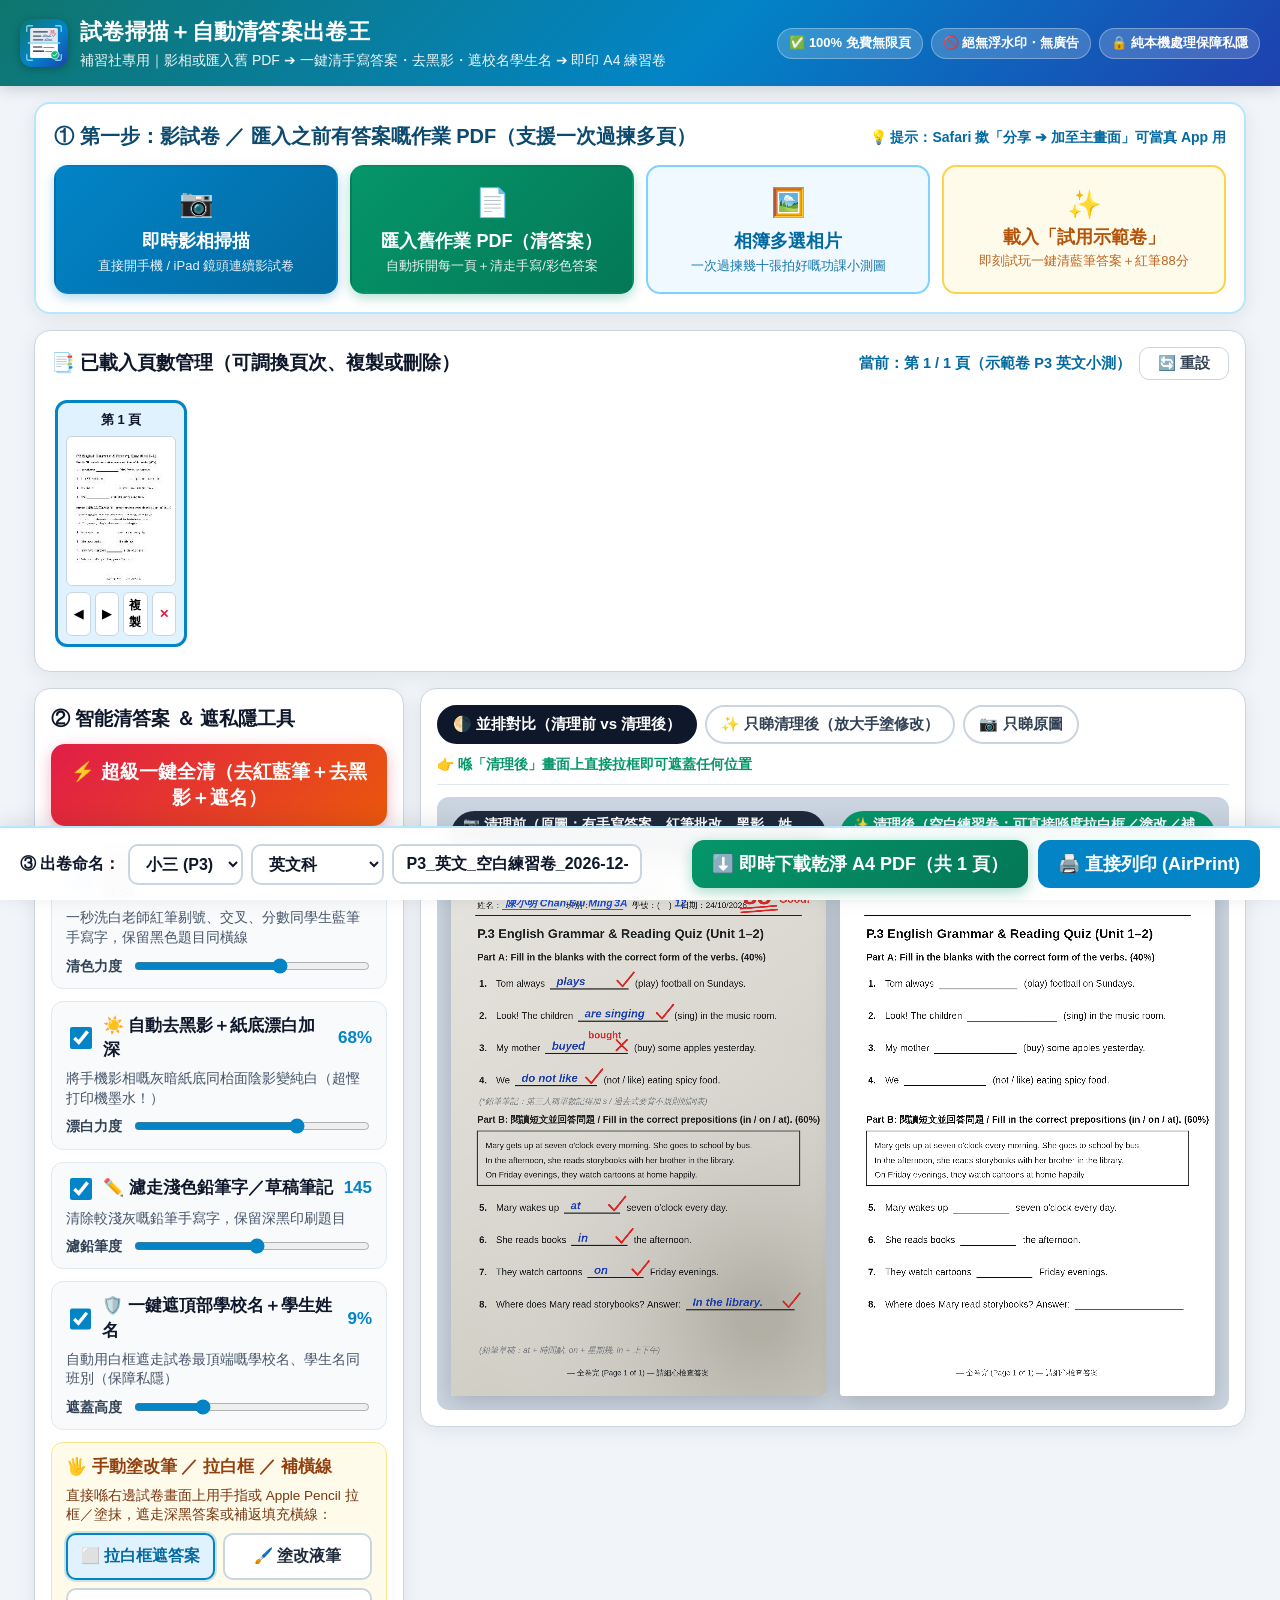
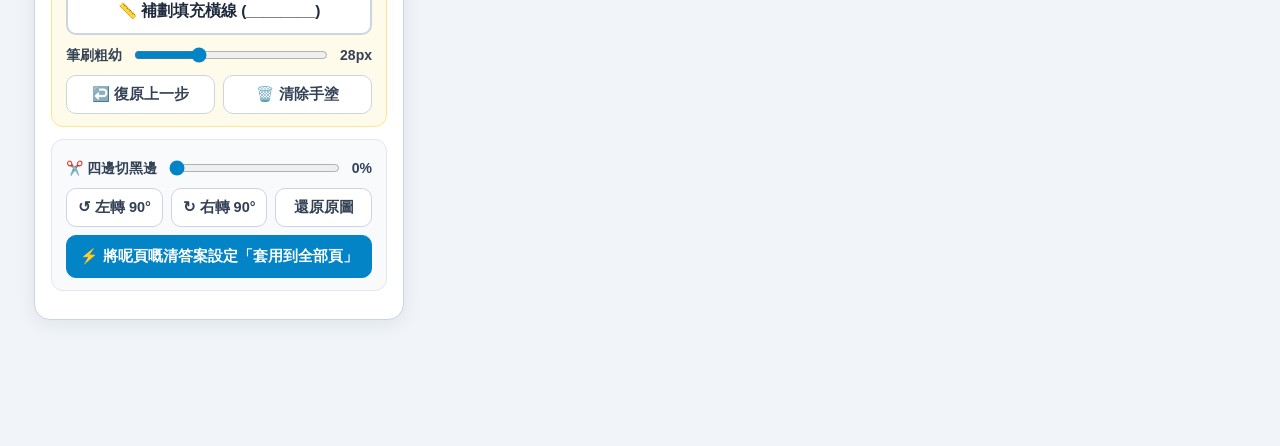
==== projects/07-試卷掃描清答案App/app/index.html @ d57492cf "Add Project 07: 試卷掃描＋自動清答案出卷王 Web App (with PDF import & A4 export)" ====
<!DOCTYPE html>
<html lang="zh-HK">
<head>
  <meta charset="UTF-8" />
  <meta name="viewport" content="width=device-width, initial-scale=1.0, maximum-scale=5.0, user-scalable=yes" />
  <title>試卷掃描＋自動清答案出卷王｜補習中心專用（免費無限・無浮水印）</title>
  <meta name="description" content="香港補習社專用：手機/iPad 即時影相或匯入舊作業 PDF，一鍵清走藍筆手寫答案、紅筆批改、鉛筆草稿、去黑影漂白、遮蓋學生姓名與學校名，即出高清空白 A4 PDF 列印。" />
  <meta name="theme-color" content="#0284c7" />
  <meta name="apple-mobile-web-app-capable" content="yes" />
  <meta name="apple-mobile-web-app-status-bar-style" content="black-translucent" />
  <meta name="apple-mobile-web-app-title" content="清答案出卷王" />
  <link rel="manifest" href="./manifest.json" />
  <link rel="icon" type="image/svg+xml" href="./icon.svg" />
  <link rel="apple-touch-icon" href="./apple-touch-icon.png" />
  <link rel="stylesheet" href="./styles.css" />
</head>
<body>
  <!-- Top Sticky Header -->
  <header class="app-header">
    <div class="header-inner">
      <div class="brand-row">
        <img src="./icon.svg" alt="App Icon" class="brand-icon" />
        <div>
          <h1 class="brand-title">試卷掃描＋自動清答案出卷王</h1>
          <p class="brand-subtitle">補習社專用｜影相或匯入舊 PDF ➔ 一鍵清手寫答案・去黑影・遮校名學生名 ➔ 即印 A4 練習卷</p>
        </div>
      </div>
      <div class="header-badges">
        <span class="badge-pill">✅ 100% 免費無限頁</span>
        <span class="badge-pill">🚫 絕無浮水印・無廣告</span>
        <span class="badge-pill">🔒 純本機處理保障私隱</span>
      </div>
    </div>
  </header>

  <div id="statusToast" class="status-toast" role="status" aria-live="polite"></div>

  <main class="app-container">
    <!-- Step 1: Big Upload & Import Hero Card -->
    <section class="hero-card" aria-label="匯入試卷或影相">
      <div class="hero-top">
        <h2 class="hero-title">① 第一步：影試卷 ／ 匯入之前有答案嘅作業 PDF（支援一次過揀多頁）</h2>
        <span style="font-size:14px;font-weight:700;color:#0369a1;">💡 提示：Safari 撳「分享 ➔ 加至主畫面」可當真 App 用</span>
      </div>

      <!-- Hidden File Inputs -->
      <input type="file" id="cameraInput" accept="image/*" capture="environment" multiple style="display:none;" />
      <input type="file" id="pdfInput" accept=".pdf,application/pdf" multiple style="display:none;" />
      <input type="file" id="albumInput" accept="image/*" multiple style="display:none;" />

      <div class="hero-grid">
        <label for="cameraInput" class="big-upload-btn btn-camera">
          <span class="btn-emoji">📷</span>
          <span class="btn-main">即時影相掃描</span>
          <span class="btn-sub">直接開手機 / iPad 鏡頭連續影試卷</span>
        </label>

        <label for="pdfInput" class="big-upload-btn btn-pdf" id="lblPdfImport">
          <span class="btn-emoji">📄</span>
          <span class="btn-main">匯入舊作業 PDF（清答案）</span>
          <span class="btn-sub">自動拆開每一頁＋清走手寫/彩色答案</span>
        </label>

        <label for="albumInput" class="big-upload-btn btn-album">
          <span class="btn-emoji">🖼️</span>
          <span class="btn-main">相簿多選相片</span>
          <span class="btn-sub">一次過揀幾十張拍好嘅功課小測圖</span>
        </label>

        <button type="button" id="btnLoadDemo" class="big-upload-btn btn-demo">
          <span class="btn-emoji">✨</span>
          <span class="btn-main">載入「試用示範卷」</span>
          <span class="btn-sub">即刻試玩一鍵清藍筆答案＋紅筆88分</span>
        </button>
      </div>
    </section>

    <!-- Step 2: Multi-Page Thumbnail Strip -->
    <section class="panel-card" aria-label="多頁排序與管理">
      <div class="panel-title">
        <span>📑 已載入頁數管理（可調換頁次、複製或刪除）</span>
        <div style="display:flex;gap:8px;align-items:center;">
          <span id="pageIndicator" style="font-size:14.5px;color:#0369a1;font-weight:800;">當前：第 1 / 1 頁</span>
          <button type="button" id="btnClearAllPages" class="mini-btn" style="flex:none;padding:6px 12px;">🔄 重設</button>
        </div>
      </div>
      <div id="pagesStrip" class="pages-strip"></div>
    </section>

    <!-- Step 3: Main Workspace (Left Controls + Right Live Before/After Canvas) -->
    <div class="workspace-grid">
      <!-- Left Column: Smart Answer Eraser & Manual Tools -->
      <aside class="panel-card">
        <h2 class="panel-title">② 智能清答案 ＆ 遮私隱工具</h2>

        <button type="button" id="btnMagicAll" class="magic-preset-btn">
          <span>⚡ 超級一鍵全清（去紅藍筆＋去黑影＋遮名）</span>
        </button>

        <!-- Filter 1: Color Ink Eraser -->
        <div class="control-group">
          <div class="control-header">
            <label class="control-label">
              <input type="checkbox" id="chkColorInk" checked />
              <span>🔴🔵 自動去紅筆批改／藍筆答案</span>
            </label>
            <span id="valColorInk" style="font-weight:800;color:#0284c7;">62%</span>
          </div>
          <p class="control-desc">一秒洗白老師紅筆剔號、交叉、分數同學生藍筆手寫字，保留黑色題目同橫線</p>
          <div class="slider-row">
            <span>清色力度</span>
            <input type="range" id="rngColorInk" min="15" max="90" value="62" />
          </div>
        </div>

        <!-- Filter 2: Adaptive Shadow & Bleaching -->
        <div class="control-group">
          <div class="control-header">
            <label class="control-label">
              <input type="checkbox" id="chkWhiten" checked />
              <span>☀️ 自動去黑影＋紙底漂白加深</span>
            </label>
            <span id="valWhiten" style="font-weight:800;color:#0284c7;">68%</span>
          </div>
          <p class="control-desc">將手機影相嘅灰暗紙底同枱面陰影變純白（超慳打印機墨水！）</p>
          <div class="slider-row">
            <span>漂白力度</span>
            <input type="range" id="rngWhiten" min="15" max="90" value="68" />
          </div>
        </div>

        <!-- Filter 3: Light Pencil & Gray Handwriting Eraser -->
        <div class="control-group">
          <div class="control-header">
            <label class="control-label">
              <input type="checkbox" id="chkPencil" checked />
              <span>✏️ 濾走淺色鉛筆字／草稿筆記</span>
            </label>
            <span id="valPencil" style="font-weight:800;color:#0284c7;">145</span>
          </div>
          <p class="control-desc">清除較淺灰嘅鉛筆手寫字，保留深黑印刷題目</p>
          <div class="slider-row">
            <span>濾鉛筆度</span>
            <input type="range" id="rngPencil" min="85" max="200" value="145" />
          </div>
        </div>

        <!-- Filter 4: Auto Header Privacy Mask -->
        <div class="control-group">
          <div class="control-header">
            <label class="control-label">
              <input type="checkbox" id="chkHeaderMask" checked />
              <span>🛡️ 一鍵遮頂部學校名＋學生姓名</span>
            </label>
            <span id="valHeaderMask" style="font-weight:800;color:#0284c7;">9%</span>
          </div>
          <p class="control-desc">自動用白框遮走試卷最頂端嘅學校名、學生名同班別（保障私隱）</p>
          <div class="slider-row">
            <span>遮蓋高度</span>
            <input type="range" id="rngHeaderMask" min="4" max="22" step="0.5" value="9.0" />
          </div>
        </div>

        <!-- Manual Touch Tools -->
        <div class="control-group" style="background:#fffbeb;border-color:#fde68a;">
          <div class="control-header">
            <span style="font-size:17px;font-weight:800;color:#92400e;">🖐️ 手動塗改筆 ／ 拉白框 ／ 補橫線</span>
          </div>
          <p class="control-desc" style="color:#78350f;">直接喺右邊試卷畫面上用手指或 Apple Pencil 拉框／塗抹，遮走深黑答案或補返填充橫線：</p>

          <div class="tool-btn-grid">
            <button type="button" id="toolRect" class="tool-btn active">⬜ 拉白框遮答案</button>
            <button type="button" id="toolBrush" class="tool-btn">🖌️ 塗改液筆</button>
            <button type="button" id="toolLine" class="tool-btn" style="grid-column: span 2;">📏 補劃填充橫線 (________)</button>
          </div>

          <div class="slider-row" style="margin-bottom:10px;">
            <span>筆刷粗幼</span>
            <input type="range" id="rngBrushSize" min="8" max="70" value="28" />
            <span id="valBrushSize">28px</span>
          </div>

          <div class="mini-btn-row">
            <button type="button" id="btnUndo" class="mini-btn">↩️ 復原上一步</button>
            <button type="button" id="btnClearStrokes" class="mini-btn">🗑️ 清除手塗</button>
          </div>
        </div>

        <!-- Geometry & Batch Apply -->
        <div class="control-group">
          <div class="slider-row" style="margin-bottom:10px;">
            <span>✂️ 四邊切黑邊</span>
            <input type="range" id="rngCrop" min="0" max="12" step="0.5" value="0" />
            <span id="valCrop">0%</span>
          </div>
          <div class="mini-btn-row" style="margin-bottom:8px;">
            <button type="button" id="btnRotateLeft" class="mini-btn">↺ 左轉 90°</button>
            <button type="button" id="btnRotateRight" class="mini-btn">↻ 右轉 90°</button>
            <button type="button" id="btnResetPage" class="mini-btn">還原原圖</button>
          </div>
          <button type="button" id="btnApplyAllPages" class="mini-btn primary" style="width:100%;padding:11px;">
            ⚡ 將呢頁嘅清答案設定「套用到全部頁」
          </button>
        </div>
      </aside>

      <!-- Right Column: Live Canvas Stage -->
      <section class="panel-card">
        <div class="canvas-toolbar">
          <div class="view-mode-btns">
            <button type="button" id="modeSplit" class="mode-pill active">🌗 並排對比（清理前 vs 清理後）</button>
            <button type="button" id="modeAfter" class="mode-pill">✨ 只睇清理後（放大手塗修改）</button>
            <button type="button" id="modeBefore" class="mode-pill">📷 只睇原圖</button>
          </div>
          <span style="font-size:14px;font-weight:700;color:#059669;">👉 喺「清理後」畫面上直接拉框即可遮蓋任何位置</span>
        </div>

        <div class="canvas-stage-wrap">
          <div id="beforeBox" class="canvas-box">
            <span class="canvas-tag">📷 清理前（原圖：有手寫答案、紅筆批改、黑影、姓名）</span>
            <canvas id="beforeCanvas"></canvas>
          </div>
          <div id="afterBox" class="canvas-box">
            <span class="canvas-tag cleaned">✨ 清理後（空白練習卷：可直接喺度拉白框／塗改／補橫線）</span>
            <canvas id="editorCanvas"></canvas>
          </div>
        </div>
      </section>
    </div>
  </main>

  <!-- Sticky Bottom Bar: Grade/Subject Auto Naming + One-Click A4 PDF Download + AirPrint -->
  <footer class="export-bar">
    <div class="export-inner">
      <div class="naming-row">
        <span style="font-weight:800;font-size:16px;color:#0f172a;">③ 出卷命名：</span>
        <select id="selGrade" class="select-pill" aria-label="選擇年級">
          <option value="P1">小一 (P1)</option>
          <option value="P2">小二 (P2)</option>
          <option value="P3" selected>小三 (P3)</option>
          <option value="P4">小四 (P4)</option>
          <option value="P5">小五 (P5)</option>
          <option value="P6">小六 (P6)</option>
          <option value="全級">綜合年級</option>
        </select>
        <select id="selSubject" class="select-pill" aria-label="選擇科目">
          <option value="英文" selected>英文科</option>
          <option value="中文">中文科</option>
          <option value="數學">數學科</option>
          <option value="常識人文">常識/人文科</option>
          <option value="評估溫習">評估溫習</option>
        </select>
        <input type="text" id="inpFilename" class="filename-input" style="min-width:250px;" aria-label="PDF 檔案名稱" />
      </div>

      <div class="export-btns">
        <button type="button" id="btnDownloadPdf" class="action-export-btn btn-download-pdf">
          <span>⬇️ 即時下載乾淨 A4 PDF（共 <span id="pdfPageCount">1</span> 頁）</span>
        </button>
        <button type="button" id="btnPrint" class="action-export-btn btn-print">
          <span>🖨️ 直接列印 (AirPrint)</span>
        </button>
      </div>
    </div>
  </footer>

  <!-- Print-only full-bleed A4 pages -->
  <div id="printContainer"></div>

  <!-- Scripts (100% Local Bundle, No External Server Required) -->
  <script src="./vendor/pdf.min.js"></script>
  <script src="./pdf-lib.js"></script>
  <script src="./demo-sheet.js"></script>
  <script src="./processor.js"></script>
  <script src="./app.js"></script>
</body>
</html>
---- projects/07-試卷掃描清答案App/app/styles.css ----
:root {
  --primary: #0284c7;
  --primary-dark: #0369a1;
  --primary-light: #e0f2fe;
  --accent: #0f766e;
  --emerald: #059669;
  --emerald-light: #d1fae5;
  --amber: #d97706;
  --amber-light: #fef3c7;
  --rose: #e11d48;
  --rose-light: #ffe4e6;
  --bg: #f1f5f9;
  --card: #ffffff;
  --text: #0f172a;
  --text-sub: #475569;
  --border: #cbd5e1;
  --radius: 16px;
  --shadow: 0 4px 20px rgba(15, 23, 42, 0.08);
}

* {
  box-sizing: border-box;
  -webkit-tap-highlight-color: transparent;
}

body {
  margin: 0;
  padding: 0;
  font-family: -apple-system, BlinkMacSystemFont, "PingFang HK", "Microsoft JhengHei", "Noto Sans TC", sans-serif;
  background: var(--bg);
  color: var(--text);
  font-size: 17px;
  line-height: 1.45;
  padding-bottom: 110px;
}

/* Header */
.app-header {
  background: linear-gradient(135deg, #0f766e 0%, #0284c7 55%, #1e40af 100%);
  color: #fff;
  padding: 16px 20px;
  position: sticky;
  top: 0;
  z-index: 40;
  box-shadow: 0 3px 14px rgba(15, 23, 42, 0.18);
}

.header-inner {
  max-width: 1240px;
  margin: 0 auto;
  display: flex;
  align-items: center;
  justify-content: space-between;
  gap: 12px;
  flex-wrap: wrap;
}

.brand-row {
  display: flex;
  align-items: center;
  gap: 12px;
}

.brand-icon {
  width: 48px;
  height: 48px;
  border-radius: 12px;
  box-shadow: 0 2px 8px rgba(0, 0, 0, 0.25);
  flex-shrink: 0;
}

.brand-title {
  margin: 0;
  font-size: 22px;
  font-weight: 800;
  letter-spacing: 0.3px;
}

.brand-subtitle {
  margin: 2px 0 0;
  font-size: 14px;
  opacity: 0.92;
}

.header-badges {
  display: flex;
  gap: 8px;
  flex-wrap: wrap;
}

.badge-pill {
  background: rgba(255, 255, 255, 0.18);
  border: 1px solid rgba(255, 255, 255, 0.32);
  color: #fff;
  padding: 5px 11px;
  border-radius: 999px;
  font-size: 13px;
  font-weight: 700;
}

/* Main container */
.app-container {
  max-width: 1240px;
  margin: 16px auto;
  padding: 0 14px;
  display: flex;
  flex-direction: column;
  gap: 16px;
}

/* Upload / Action Hero Card */
.hero-card {
  background: var(--card);
  border-radius: var(--radius);
  padding: 18px;
  box-shadow: var(--shadow);
  border: 2px solid #bae6fd;
}

.hero-top {
  display: flex;
  align-items: center;
  justify-content: space-between;
  gap: 10px;
  margin-bottom: 14px;
  flex-wrap: wrap;
}

.hero-title {
  margin: 0;
  font-size: 20px;
  font-weight: 800;
  color: #0c4a6e;
}

.hero-grid {
  display: grid;
  grid-template-columns: repeat(auto-fit, minmax(230px, 1fr));
  gap: 12px;
}

.big-upload-btn {
  display: flex;
  flex-direction: column;
  align-items: center;
  justify-content: center;
  text-align: center;
  padding: 16px 14px;
  border-radius: 14px;
  border: 2px solid transparent;
  cursor: pointer;
  font-family: inherit;
  transition: transform 0.12s ease, box-shadow 0.12s ease;
  min-height: 92px;
  user-select: none;
}

.big-upload-btn:active {
  transform: scale(0.98);
}

.big-upload-btn .btn-emoji {
  font-size: 28px;
  margin-bottom: 4px;
}

.big-upload-btn .btn-main {
  font-size: 18px;
  font-weight: 800;
}

.big-upload-btn .btn-sub {
  font-size: 13px;
  margin-top: 3px;
  opacity: 0.9;
}

.btn-camera {
  background: linear-gradient(135deg, #0284c7, #0369a1);
  color: #fff;
  box-shadow: 0 4px 12px rgba(2, 132, 199, 0.3);
}

.btn-pdf {
  background: linear-gradient(135deg, #059669, #047857);
  color: #fff;
  box-shadow: 0 4px 12px rgba(5, 150, 105, 0.3);
}

.btn-album {
  background: #f0f9ff;
  color: #0369a1;
  border-color: #7dd3fc;
}

.btn-demo {
  background: #fffbeb;
  color: #b45309;
  border-color: #fcd34d;
}

/* Workspace Layout */
.workspace-grid {
  display: grid;
  grid-template-columns: 370px 1fr;
  gap: 16px;
  align-items: start;
}

@media (max-width: 960px) {
  .workspace-grid {
    grid-template-columns: 1fr;
  }
}

.panel-card {
  background: var(--card);
  border-radius: var(--radius);
  padding: 16px;
  box-shadow: var(--shadow);
  border: 1px solid var(--border);
}

.panel-title {
  margin: 0 0 12px;
  font-size: 19px;
  font-weight: 800;
  display: flex;
  align-items: center;
  justify-content: space-between;
  gap: 8px;
}

/* One-click magic bar */
.magic-preset-btn {
  width: 100%;
  padding: 15px 16px;
  border-radius: 14px;
  border: none;
  background: linear-gradient(135deg, #e11d48 0%, #ea580c 100%);
  color: #fff;
  font-size: 19px;
  font-weight: 800;
  cursor: pointer;
  box-shadow: 0 5px 16px rgba(225, 29, 72, 0.32);
  display: flex;
  align-items: center;
  justify-content: center;
  gap: 8px;
  margin-bottom: 14px;
}

.magic-preset-btn:active {
  transform: scale(0.98);
}

/* Filter sections */
.control-group {
  background: #f8fafc;
  border: 1px solid #e2e8f0;
  border-radius: 12px;
  padding: 12px 14px;
  margin-bottom: 12px;
}

.control-header {
  display: flex;
  align-items: center;
  justify-content: space-between;
  gap: 8px;
  margin-bottom: 6px;
}

.control-label {
  font-size: 17px;
  font-weight: 800;
  color: #0f172a;
  display: flex;
  align-items: center;
  gap: 8px;
  cursor: pointer;
}

.control-label input[type="checkbox"] {
  width: 22px;
  height: 22px;
  accent-color: var(--primary);
  cursor: pointer;
}

.control-desc {
  font-size: 13.5px;
  color: var(--text-sub);
  margin: 0 0 8px;
}

.slider-row {
  display: flex;
  align-items: center;
  gap: 10px;
  font-size: 14px;
  font-weight: 700;
  color: #334155;
  margin-top: 6px;
}

.slider-row input[type="range"] {
  flex: 1;
  height: 8px;
  accent-color: var(--primary);
}

/* Manual touch tools */
.tool-btn-grid {
  display: grid;
  grid-template-columns: repeat(2, 1fr);
  gap: 8px;
  margin-bottom: 10px;
}

.tool-btn {
  padding: 11px 10px;
  border-radius: 10px;
  border: 2px solid #cbd5e1;
  background: #fff;
  color: #1e293b;
  font-size: 15.5px;
  font-weight: 800;
  cursor: pointer;
  display: flex;
  align-items: center;
  justify-content: center;
  gap: 6px;
}

.tool-btn.active {
  background: #e0f2fe;
  border-color: #0284c7;
  color: #0369a1;
  box-shadow: 0 0 0 2px rgba(2, 132, 199, 0.2);
}

.mini-btn-row {
  display: flex;
  gap: 8px;
  flex-wrap: wrap;
}

.mini-btn {
  flex: 1;
  min-width: 90px;
  padding: 9px 10px;
  border-radius: 10px;
  border: 1px solid #cbd5e1;
  background: #fff;
  font-size: 14.5px;
  font-weight: 700;
  cursor: pointer;
  color: #334155;
}

.mini-btn.primary {
  background: #0284c7;
  color: #fff;
  border-color: #0284c7;
}

/* Canvas Stage */
.canvas-toolbar {
  display: flex;
  align-items: center;
  justify-content: space-between;
  gap: 10px;
  flex-wrap: wrap;
  margin-bottom: 12px;
  padding-bottom: 10px;
  border-bottom: 1px solid #e2e8f0;
}

.view-mode-btns {
  display: flex;
  gap: 8px;
  flex-wrap: wrap;
}

.mode-pill {
  padding: 8px 14px;
  border-radius: 999px;
  border: 2px solid #cbd5e1;
  background: #fff;
  font-size: 15px;
  font-weight: 800;
  cursor: pointer;
  color: #334155;
}

.mode-pill.active {
  background: #0f172a;
  color: #fff;
  border-color: #0f172a;
}

.canvas-stage-wrap {
  background: #cbd5e1;
  border-radius: 12px;
  padding: 14px;
  display: flex;
  justify-content: center;
  align-items: flex-start;
  gap: 14px;
  overflow: auto;
  min-height: 480px;
}

.canvas-box {
  display: flex;
  flex-direction: column;
  align-items: center;
  max-width: 100%;
}

.canvas-tag {
  background: #1e293b;
  color: #fff;
  font-size: 13.5px;
  font-weight: 800;
  padding: 4px 12px;
  border-radius: 999px;
  margin-bottom: 8px;
}

.canvas-tag.cleaned {
  background: #059669;
}

#editorCanvas, #beforeCanvas {
  max-width: 100%;
  height: auto;
  background: #fff;
  box-shadow: 0 6px 24px rgba(0, 0, 0, 0.18);
  border-radius: 4px;
  touch-action: none;
  cursor: crosshair;
}

/* Page Thumbnails Strip */
.pages-strip {
  display: flex;
  gap: 12px;
  overflow-x: auto;
  padding: 8px 4px;
}

.page-thumb-card {
  width: 132px;
  flex-shrink: 0;
  background: #f8fafc;
  border: 3px solid #cbd5e1;
  border-radius: 12px;
  padding: 8px;
  cursor: pointer;
  display: flex;
  flex-direction: column;
  align-items: center;
  gap: 6px;
}

.page-thumb-card.active {
  border-color: #0284c7;
  background: #e0f2fe;
}

.page-thumb-card img {
  width: 100%;
  height: 150px;
  object-fit: contain;
  background: #fff;
  border-radius: 6px;
  border: 1px solid #cbd5e1;
}

.thumb-actions {
  display: flex;
  gap: 4px;
  width: 100%;
}

.thumb-btn {
  flex: 1;
  padding: 4px 0;
  font-size: 12px;
  font-weight: 800;
  border: 1px solid #cbd5e1;
  background: #fff;
  border-radius: 6px;
  cursor: pointer;
}

/* Sticky Bottom Export Bar */
.export-bar {
  position: fixed;
  bottom: 0;
  left: 0;
  right: 0;
  background: rgba(255, 255, 255, 0.96);
  backdrop-filter: blur(10px);
  border-top: 2px solid #bae6fd;
  padding: 12px 16px;
  z-index: 50;
  box-shadow: 0 -4px 20px rgba(15, 23, 42, 0.1);
}

.export-inner {
  max-width: 1240px;
  margin: 0 auto;
  display: flex;
  align-items: center;
  justify-content: space-between;
  gap: 12px;
  flex-wrap: wrap;
}

.naming-row {
  display: flex;
  align-items: center;
  gap: 8px;
  flex-wrap: wrap;
}

.select-pill, .filename-input {
  padding: 9px 12px;
  border-radius: 10px;
  border: 2px solid #cbd5e1;
  font-size: 16px;
  font-weight: 700;
  background: #fff;
  color: #0f172a;
}

.export-btns {
  display: flex;
  gap: 10px;
  flex-wrap: wrap;
}

.action-export-btn {
  padding: 12px 20px;
  border-radius: 12px;
  border: none;
  font-size: 18px;
  font-weight: 800;
  cursor: pointer;
  display: flex;
  align-items: center;
  gap: 8px;
}

.btn-download-pdf {
  background: linear-gradient(135deg, #059669, #047857);
  color: #fff;
  box-shadow: 0 4px 14px rgba(5, 150, 105, 0.35);
}

.btn-print {
  background: #0284c7;
  color: #fff;
}

/* Toast status */
.status-toast {
  position: fixed;
  top: 82px;
  left: 50%;
  transform: translateX(-50%);
  background: #0f172a;
  color: #fff;
  padding: 12px 22px;
  border-radius: 999px;
  font-size: 16px;
  font-weight: 800;
  z-index: 100;
  box-shadow: 0 8px 25px rgba(0, 0, 0, 0.28);
  display: none;
}

.status-toast.show {
  display: block;
}

/* Print-only container for AirPrint full-bleed A4 */
#printContainer {
  display: none;
}

@media print {
  @page {
    size: A4 portrait;
    margin: 0;
  }
  body {
    background: #fff !important;
    padding: 0 !important;
    margin: 0 !important;
  }
  .app-header, .app-container, .export-bar, .status-toast {
    display: none !important;
  }
  #printContainer {
    display: block !important;
    width: 100%;
  }
  .print-page {
    width: 210mm;
    height: 297mm;
    page-break-after: always;
    break-after: page;
    display: flex;
    align-items: center;
    justify-content: center;
    overflow: hidden;
  }
  .print-page:last-child {
    page-break-after: auto;
    break-after: auto;
  }
  .print-page img {
    max-width: 202mm;
    max-height: 289mm;
    object-fit: contain;
  }
}
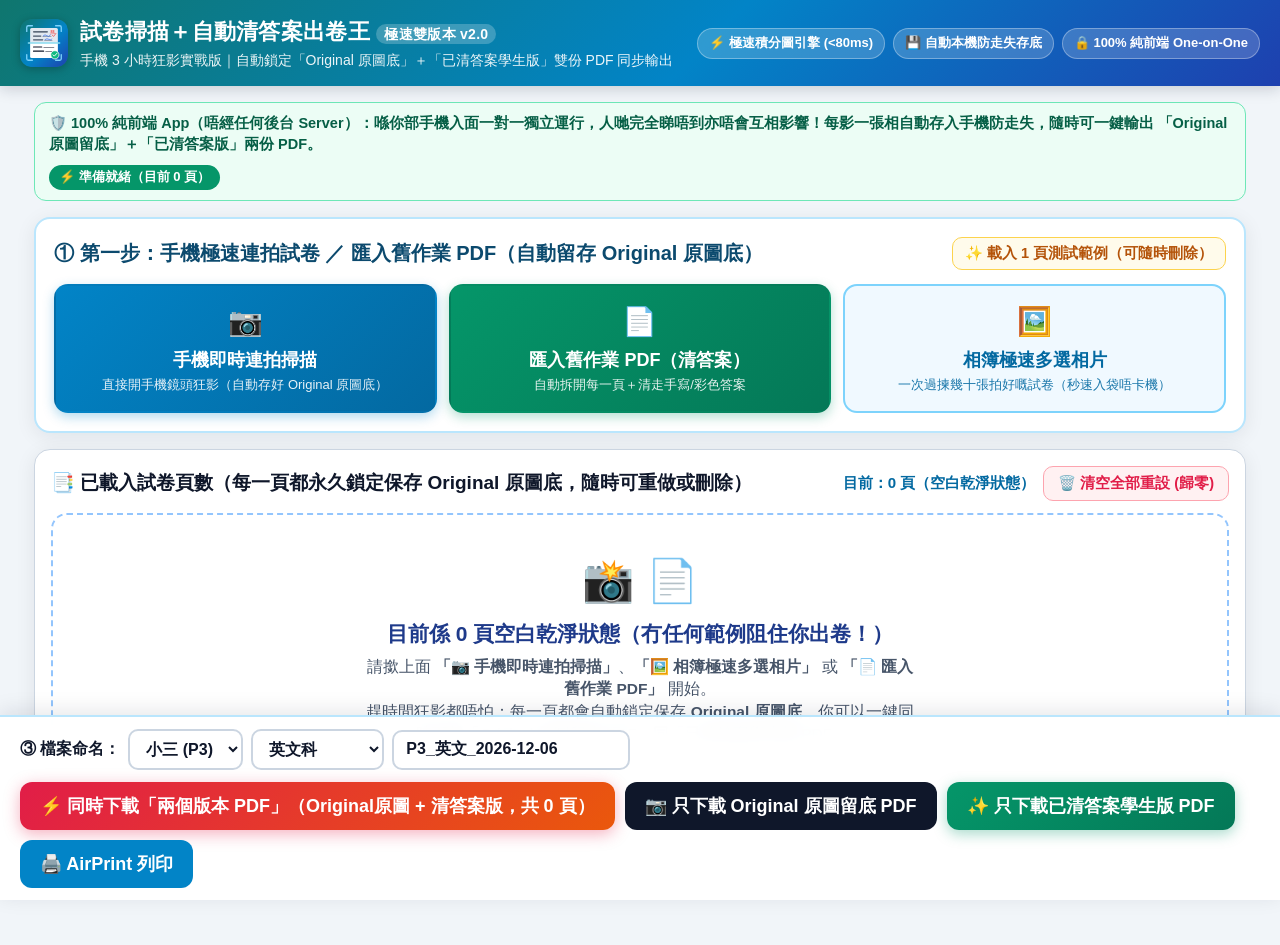
==== commit 7483917b: "Upgrade Project 07 Scanner App to v2.0: 0-page clean start, fast integral-image engine, IndexedDB ba" ====
--- a/projects/07-試卷掃描清答案App/app/index.html
+++ b/projects/07-試卷掃描清答案App/app/index.html
@@ -3,8 +3,8 @@
 <head>
   <meta charset="UTF-8" />
   <meta name="viewport" content="width=device-width, initial-scale=1.0, maximum-scale=5.0, user-scalable=yes" />
-  <title>試卷掃描＋自動清答案出卷王｜補習中心專用（免費無限・無浮水印）</title>
-  <meta name="description" content="香港補習社專用：手機/iPad 即時影相或匯入舊作業 PDF，一鍵清走藍筆手寫答案、紅筆批改、鉛筆草稿、去黑影漂白、遮蓋學生姓名與學校名，即出高清空白 A4 PDF 列印。" />
+  <title>試卷掃描＋自動清答案出卷王 v2.0｜補習中心極速版（免費無限・雙版本留底）</title>
+  <meta name="description" content="香港補習社專用：手機/iPad 極速連拍或匯入舊作業 PDF，自動保存 Original 原圖底＋一鍵輸出已清答案空白練習卷 A4 PDF，100% 純前端一對一本地運行。" />
   <meta name="theme-color" content="#0284c7" />
   <meta name="apple-mobile-web-app-capable" content="yes" />
   <meta name="apple-mobile-web-app-status-bar-style" content="black-translucent" />
@@ -21,14 +21,14 @@
       <div class="brand-row">
         <img src="./icon.svg" alt="App Icon" class="brand-icon" />
         <div>
-          <h1 class="brand-title">試卷掃描＋自動清答案出卷王</h1>
-          <p class="brand-subtitle">補習社專用｜影相或匯入舊 PDF ➔ 一鍵清手寫答案・去黑影・遮校名學生名 ➔ 即印 A4 練習卷</p>
+          <h1 class="brand-title">試卷掃描＋自動清答案出卷王 <span style="font-size:14px;background:rgba(255,255,255,0.22);padding:2px 8px;border-radius:99px;">極速雙版本 v2.0</span></h1>
+          <p class="brand-subtitle">手機 3 小時狂影實戰版｜自動鎖定「Original 原圖底」＋「已清答案學生版」雙份 PDF 同步輸出</p>
         </div>
       </div>
       <div class="header-badges">
-        <span class="badge-pill">✅ 100% 免費無限頁</span>
-        <span class="badge-pill">🚫 絕無浮水印・無廣告</span>
-        <span class="badge-pill">🔒 純本機處理保障私隱</span>
+        <span class="badge-pill">⚡ 極速積分圖引擎 (&lt;80ms)</span>
+        <span class="badge-pill">💾 自動本機防走失存底</span>
+        <span class="badge-pill">🔒 100% 純前端 One-on-One</span>
       </div>
     </div>
   </header>
@@ -36,11 +36,19 @@
   <div id="statusToast" class="status-toast" role="status" aria-live="polite"></div>
 
   <main class="app-container">
+    <!-- Pure Frontend & Auto-Backup Reassurance Banner -->
+    <div class="privacy-speed-banner">
+      <span>🛡️ <strong>100% 純前端 App（唔經任何後台 Server）</strong>：喺你部手機入面一對一獨立運行，人哋完全睇唔到亦唔會互相影響！每影一張相自動存入手機防走失，隨時可一鍵輸出 <strong>「Original 原圖留底」＋「已清答案版」兩份 PDF</strong>。</span>
+      <span id="perfBadge" style="background:#059669;color:#fff;padding:3px 10px;border-radius:99px;font-size:13px;">⚡ 準備就緒（目前 0 頁）</span>
+    </div>
+
     <!-- Step 1: Big Upload & Import Hero Card -->
     <section class="hero-card" aria-label="匯入試卷或影相">
       <div class="hero-top">
-        <h2 class="hero-title">① 第一步：影試卷 ／ 匯入之前有答案嘅作業 PDF（支援一次過揀多頁）</h2>
-        <span style="font-size:14px;font-weight:700;color:#0369a1;">💡 提示：Safari 撳「分享 ➔ 加至主畫面」可當真 App 用</span>
+        <h2 class="hero-title">① 第一步：手機極速連拍試卷 ／ 匯入舊作業 PDF（自動留存 Original 原圖底）</h2>
+        <button type="button" id="btnLoadDemo" class="mini-btn" style="flex:none;padding:6px 12px;background:#fffbeb;color:#b45309;border-color:#fcd34d;">
+          ✨ 載入 1 頁測試範例（可隨時刪除）
+        </button>
       </div>
 
       <!-- Hidden File Inputs -->
@@ -51,8 +59,8 @@
       <div class="hero-grid">
         <label for="cameraInput" class="big-upload-btn btn-camera">
           <span class="btn-emoji">📷</span>
-          <span class="btn-main">即時影相掃描</span>
-          <span class="btn-sub">直接開手機 / iPad 鏡頭連續影試卷</span>
+          <span class="btn-main">手機即時連拍掃描</span>
+          <span class="btn-sub">直接開手機鏡頭狂影（自動存好 Original 原圖底）</span>
         </label>
 
         <label for="pdfInput" class="big-upload-btn btn-pdf" id="lblPdfImport">
@@ -63,38 +71,40 @@
 
         <label for="albumInput" class="big-upload-btn btn-album">
           <span class="btn-emoji">🖼️</span>
-          <span class="btn-main">相簿多選相片</span>
-          <span class="btn-sub">一次過揀幾十張拍好嘅功課小測圖</span>
+          <span class="btn-main">相簿極速多選相片</span>
+          <span class="btn-sub">一次過揀幾十張拍好嘅試卷（秒速入袋唔卡機）</span>
         </label>
-
-        <button type="button" id="btnLoadDemo" class="big-upload-btn btn-demo">
-          <span class="btn-emoji">✨</span>
-          <span class="btn-main">載入「試用示範卷」</span>
-          <span class="btn-sub">即刻試玩一鍵清藍筆答案＋紅筆88分</span>
-        </button>
       </div>
     </section>
 
-    <!-- Step 2: Multi-Page Thumbnail Strip -->
+    <!-- Step 2: Multi-Page Thumbnail Strip & 100% Clean Reset -->
     <section class="panel-card" aria-label="多頁排序與管理">
       <div class="panel-title">
-        <span>📑 已載入頁數管理（可調換頁次、複製或刪除）</span>
-        <div style="display:flex;gap:8px;align-items:center;">
-          <span id="pageIndicator" style="font-size:14.5px;color:#0369a1;font-weight:800;">當前：第 1 / 1 頁</span>
-          <button type="button" id="btnClearAllPages" class="mini-btn" style="flex:none;padding:6px 12px;">🔄 重設</button>
-        </div>
-      </div>
-      <div id="pagesStrip" class="pages-strip"></div>
+        <span>📑 已載入試卷頁數（每一頁都永久鎖定保存 Original 原圖底，隨時可重做或刪除）</span>
+        <div style="display:flex;gap:8px;align-items:center;flex-wrap:wrap;">
+          <span id="pageIndicator" style="font-size:15px;color:#0369a1;font-weight:800;">目前：0 頁（空白乾淨狀態）</span>
+          <button type="button" id="btnClearAllPages" class="btn-danger-outline">🗑️ 清空全部重設 (歸零)</button>
+        </div>
+      </div>
+
+      <!-- Shown when 0 pages -->
+      <div id="emptyStateBox" class="empty-state-box">
+        <div style="font-size:42px;">📸 📄</div>
+        <h3>目前係 0 頁空白乾淨狀態（冇任何範例阻住你出卷！）</h3>
+        <p>請撳上面 <strong>「📷 手機即時連拍掃描」</strong>、<strong>「🖼️ 相簿極速多選相片」</strong> 或 <strong>「📄 匯入舊作業 PDF」</strong> 開始。<br/>趕時間狂影都唔怕：每一頁都會自動鎖定保存 <strong>Original 原圖底</strong>，你可以一鍵同時下載「Original 原圖留底 PDF」同「已清答案學生版 PDF」！</p>
+      </div>
+
+      <div id="pagesStrip" class="pages-strip" style="display:none;"></div>
     </section>
 
     <!-- Step 3: Main Workspace (Left Controls + Right Live Before/After Canvas) -->
-    <div class="workspace-grid">
+    <div id="workspaceSection" class="workspace-grid">
       <!-- Left Column: Smart Answer Eraser & Manual Tools -->
       <aside class="panel-card">
         <h2 class="panel-title">② 智能清答案 ＆ 遮私隱工具</h2>
 
         <button type="button" id="btnMagicAll" class="magic-preset-btn">
-          <span>⚡ 超級一鍵全清（去紅藍筆＋去黑影＋遮名）</span>
+          <span>⚡ 全卷一鍵清答案（去紅藍筆＋去黑影＋遮名）</span>
         </button>
 
         <!-- Filter 1: Color Ink Eraser -->
@@ -122,7 +132,7 @@
             </label>
             <span id="valWhiten" style="font-weight:800;color:#0284c7;">68%</span>
           </div>
-          <p class="control-desc">將手機影相嘅灰暗紙底同枱面陰影變純白（超慳打印機墨水！）</p>
+          <p class="control-desc">積分圖極速演算法：將灰暗紙底同枱面陰影變純白（超慳打印機墨水！）</p>
           <div class="slider-row">
             <span>漂白力度</span>
             <input type="range" id="rngWhiten" min="15" max="90" value="68" />
@@ -166,7 +176,7 @@
           <div class="control-header">
             <span style="font-size:17px;font-weight:800;color:#92400e;">🖐️ 手動塗改筆 ／ 拉白框 ／ 補橫線</span>
           </div>
-          <p class="control-desc" style="color:#78350f;">直接喺右邊試卷畫面上用手指或 Apple Pencil 拉框／塗抹，遮走深黑答案或補返填充橫線：</p>
+          <p class="control-desc" style="color:#78350f;">直接喺試卷畫面上用手指拉框／塗抹（只改「清理後版本」，絕對唔會破壞 Original 原圖底！）：</p>
 
           <div class="tool-btn-grid">
             <button type="button" id="toolRect" class="tool-btn active">⬜ 拉白框遮答案</button>
@@ -196,7 +206,7 @@
           <div class="mini-btn-row" style="margin-bottom:8px;">
             <button type="button" id="btnRotateLeft" class="mini-btn">↺ 左轉 90°</button>
             <button type="button" id="btnRotateRight" class="mini-btn">↻ 右轉 90°</button>
-            <button type="button" id="btnResetPage" class="mini-btn">還原原圖</button>
+            <button type="button" id="btnResetPage" class="mini-btn" style="color:#0369a1;border-color:#7dd3fc;">🔄 還原此頁原圖重做</button>
           </div>
           <button type="button" id="btnApplyAllPages" class="mini-btn primary" style="width:100%;padding:11px;">
             ⚡ 將呢頁嘅清答案設定「套用到全部頁」
@@ -204,24 +214,24 @@
         </div>
       </aside>
 
-      <!-- Right Column: Live Canvas Stage -->
+      <!-- Right Column: Live Canvas Stage (Dual Version View) -->
       <section class="panel-card">
         <div class="canvas-toolbar">
           <div class="view-mode-btns">
-            <button type="button" id="modeSplit" class="mode-pill active">🌗 並排對比（清理前 vs 清理後）</button>
-            <button type="button" id="modeAfter" class="mode-pill">✨ 只睇清理後（放大手塗修改）</button>
-            <button type="button" id="modeBefore" class="mode-pill">📷 只睇原圖</button>
-          </div>
-          <span style="font-size:14px;font-weight:700;color:#059669;">👉 喺「清理後」畫面上直接拉框即可遮蓋任何位置</span>
+            <button type="button" id="modeSplit" class="mode-pill active">🌗 雙版本並排（Original 原圖底 ⇄ 清理後版）</button>
+            <button type="button" id="modeAfter" class="mode-pill">✨ 只睇「清理後版本」（放大手塗）</button>
+            <button type="button" id="modeBefore" class="mode-pill">📷 只睇「Original 原圖留底」</button>
+          </div>
+          <button type="button" id="btnDeleteCurrentPage" class="btn-danger-outline" style="padding:6px 12px;">🗑️ 刪除此頁</button>
         </div>
 
         <div class="canvas-stage-wrap">
           <div id="beforeBox" class="canvas-box">
-            <span class="canvas-tag">📷 清理前（原圖：有手寫答案、紅筆批改、黑影、姓名）</span>
+            <span class="canvas-tag">📷 版本 A：Original 原圖留底（永久保護・隨時可重做）</span>
             <canvas id="beforeCanvas"></canvas>
           </div>
           <div id="afterBox" class="canvas-box">
-            <span class="canvas-tag cleaned">✨ 清理後（空白練習卷：可直接喺度拉白框／塗改／補橫線）</span>
+            <span class="canvas-tag cleaned">✨ 版本 B：已清答案學生版（可直接喺度拉白框／塗改／補橫線）</span>
             <canvas id="editorCanvas"></canvas>
           </div>
         </div>
@@ -229,11 +239,11 @@
     </div>
   </main>
 
-  <!-- Sticky Bottom Bar: Grade/Subject Auto Naming + One-Click A4 PDF Download + AirPrint -->
+  <!-- Sticky Bottom Bar: Dual Version PDF Export (Both / Original Only / Cleaned Only / AirPrint) -->
   <footer class="export-bar">
     <div class="export-inner">
       <div class="naming-row">
-        <span style="font-weight:800;font-size:16px;color:#0f172a;">③ 出卷命名：</span>
+        <span style="font-weight:800;font-size:15.5px;color:#0f172a;">③ 檔案命名：</span>
         <select id="selGrade" class="select-pill" aria-label="選擇年級">
           <option value="P1">小一 (P1)</option>
           <option value="P2">小二 (P2)</option>
@@ -250,15 +260,21 @@
           <option value="常識人文">常識/人文科</option>
           <option value="評估溫習">評估溫習</option>
         </select>
-        <input type="text" id="inpFilename" class="filename-input" style="min-width:250px;" aria-label="PDF 檔案名稱" />
+        <input type="text" id="inpFilename" class="filename-input" style="min-width:210px;" aria-label="PDF 檔案名稱前綴" />
       </div>
 
       <div class="export-btns">
+        <button type="button" id="btnDownloadBothPdf" class="action-export-btn btn-download-both">
+          <span>⚡ 同時下載「兩個版本 PDF」（Original原圖 + 清答案版，共 <span id="pdfPageCount">0</span> 頁）</span>
+        </button>
+        <button type="button" id="btnDownloadOrigPdf" class="action-export-btn btn-download-orig">
+          <span>📷 只下載 Original 原圖留底 PDF</span>
+        </button>
         <button type="button" id="btnDownloadPdf" class="action-export-btn btn-download-pdf">
-          <span>⬇️ 即時下載乾淨 A4 PDF（共 <span id="pdfPageCount">1</span> 頁）</span>
+          <span>✨ 只下載已清答案學生版 PDF</span>
         </button>
         <button type="button" id="btnPrint" class="action-export-btn btn-print">
-          <span>🖨️ 直接列印 (AirPrint)</span>
+          <span>🖨️ AirPrint 列印</span>
         </button>
       </div>
     </div>
--- a/projects/07-試卷掃描清答案App/app/styles.css
+++ b/projects/07-試卷掃描清答案App/app/styles.css
@@ -629,3 +629,89 @@
     object-fit: contain;
   }
 }
+
+/* v2.0 Additions: Empty Zero-Page State, Speed & Privacy Banner, Dual PDF Export Buttons */
+.privacy-speed-banner {
+  background: #ecfdf5;
+  border: 1.5px solid #6ee7b7;
+  color: #065f46;
+  border-radius: 12px;
+  padding: 10px 14px;
+  font-size: 14.5px;
+  font-weight: 700;
+  display: flex;
+  align-items: center;
+  justify-content: space-between;
+  gap: 10px;
+  flex-wrap: wrap;
+}
+
+.empty-state-box {
+  background: #ffffff;
+  border: 2.5px dashed #93c5fd;
+  border-radius: 16px;
+  padding: 36px 20px;
+  text-align: center;
+  color: #1e3a8a;
+  margin: 4px 0;
+}
+
+.empty-state-box h3 {
+  margin: 8px 0 6px;
+  font-size: 21px;
+  font-weight: 800;
+}
+
+.empty-state-box p {
+  margin: 0 auto 14px;
+  max-width: 560px;
+  font-size: 15.5px;
+  color: #475569;
+}
+
+.btn-danger-outline {
+  background: #fff1f2;
+  color: #e11d48;
+  border: 1.5px solid #fda4af;
+  padding: 7px 14px;
+  border-radius: 10px;
+  font-size: 14.5px;
+  font-weight: 800;
+  cursor: pointer;
+}
+
+.btn-danger-outline:active {
+  transform: scale(0.97);
+}
+
+.btn-download-both {
+  background: linear-gradient(135deg, #e11d48 0%, #ea580c 100%);
+  color: #fff;
+  box-shadow: 0 4px 16px rgba(225, 29, 72, 0.35);
+}
+
+.btn-download-orig {
+  background: #0f172a;
+  color: #fff;
+}
+
+@media (max-width: 768px) {
+  body {
+    padding-bottom: 185px;
+  }
+  .export-btns {
+    width: 100%;
+    display: grid;
+    grid-template-columns: 1fr 1fr;
+    gap: 8px;
+  }
+  .btn-download-both {
+    grid-column: span 2;
+    justify-content: center;
+  }
+  .action-export-btn {
+    font-size: 15.5px;
+    padding: 11px 12px;
+    justify-content: center;
+  }
+}
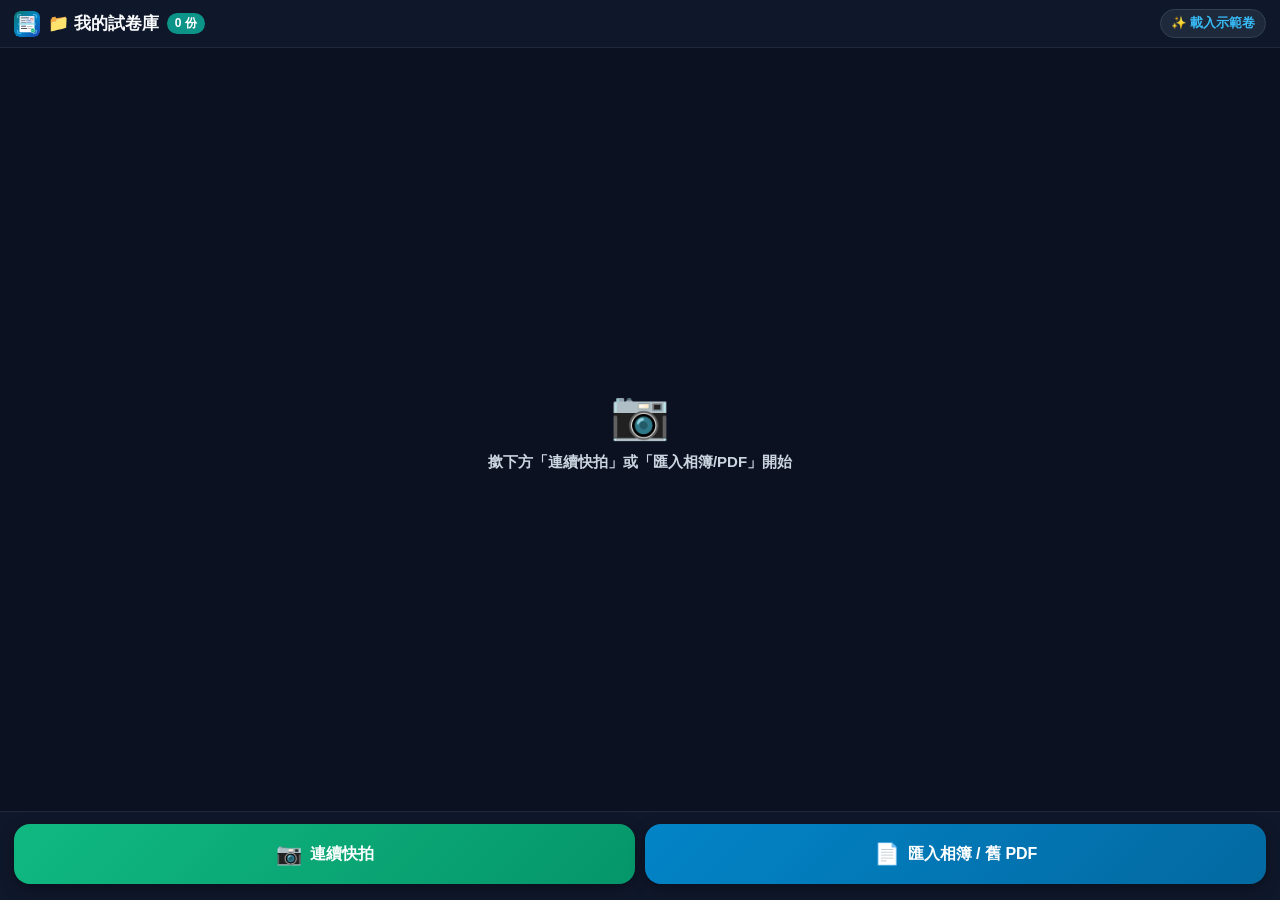
==== commit 8cf34b8f: "feat(scanner): SCAN-DEV-02 100% CamScanner full-screen mobile UI & unlimited IndexedDB docs" ====
--- a/projects/07-試卷掃描清答案App/app/index.html
+++ b/projects/07-試卷掃描清答案App/app/index.html
@@ -2,288 +2,270 @@
 <html lang="zh-HK">
 <head>
   <meta charset="UTF-8" />
-  <meta name="viewport" content="width=device-width, initial-scale=1.0, maximum-scale=5.0, user-scalable=yes" />
-  <title>試卷掃描＋自動清答案出卷王 v2.0｜補習中心極速版（免費無限・雙版本留底）</title>
-  <meta name="description" content="香港補習社專用：手機/iPad 極速連拍或匯入舊作業 PDF，自動保存 Original 原圖底＋一鍵輸出已清答案空白練習卷 A4 PDF，100% 純前端一對一本地運行。" />
-  <meta name="theme-color" content="#0284c7" />
+  <meta name="viewport" content="width=device-width, initial-scale=1.0, maximum-scale=1.0, user-scalable=no, viewport-fit=cover" />
+  <meta http-equiv="Cache-Control" content="no-cache, no-store, must-revalidate" />
+  <meta http-equiv="Pragma" content="no-cache" />
+  <meta http-equiv="Expires" content="0" />
+  <title>掃描清答案王</title>
+  <meta name="theme-color" content="#0f172a" />
   <meta name="apple-mobile-web-app-capable" content="yes" />
   <meta name="apple-mobile-web-app-status-bar-style" content="black-translucent" />
-  <meta name="apple-mobile-web-app-title" content="清答案出卷王" />
+  <meta name="apple-mobile-web-app-title" content="掃描清答案" />
   <link rel="manifest" href="./manifest.json" />
   <link rel="icon" type="image/svg+xml" href="./icon.svg" />
   <link rel="apple-touch-icon" href="./apple-touch-icon.png" />
-  <link rel="stylesheet" href="./styles.css" />
+  <link rel="stylesheet" href="./style.css" />
 </head>
 <body>
-  <!-- Top Sticky Header -->
-  <header class="app-header">
-    <div class="header-inner">
-      <div class="brand-row">
-        <img src="./icon.svg" alt="App Icon" class="brand-icon" />
-        <div>
-          <h1 class="brand-title">試卷掃描＋自動清答案出卷王 <span style="font-size:14px;background:rgba(255,255,255,0.22);padding:2px 8px;border-radius:99px;">極速雙版本 v2.0</span></h1>
-          <p class="brand-subtitle">手機 3 小時狂影實戰版｜自動鎖定「Original 原圖底」＋「已清答案學生版」雙份 PDF 同步輸出</p>
+  <!-- Hidden Native Inputs -->
+  <input type="file" id="cameraFallbackInput" accept="image/*" capture="environment" multiple hidden />
+  <input type="file" id="importFilesInput" accept="image/*,.pdf,application/pdf" multiple hidden />
+
+  <!-- Toast Notification -->
+  <div id="statusToast" class="status-toast" role="status" aria-live="polite"></div>
+
+  <!-- ===================================================================== -->
+  <!-- SCREEN A1: CamScanner 首頁 ＝「我的試卷文檔庫」                        -->
+  <!-- ===================================================================== -->
+  <section id="screenHome" class="app-screen active">
+    <header class="top-bar">
+      <div class="top-brand">
+        <img src="./icon.svg" alt="" class="top-logo" />
+        <span class="top-title">📁 我的試卷庫</span>
+        <span id="docCountBadge" class="top-badge">0 份</span>
+      </div>
+      <button type="button" id="btnQuickDemo" class="top-mini-btn">✨ 載入示範卷</button>
+    </header>
+
+    <main id="docListContainer" class="doc-list-area">
+      <!-- Empty State (Shown when 0 docs) -->
+      <div id="homeEmptyState" class="home-empty">
+        <div class="empty-icon">📷</div>
+        <div class="empty-title">撳下方「連續快拍」或「匯入相簿/PDF」開始</div>
+      </div>
+      <!-- Document List Cards -->
+      <div id="docList" class="doc-list"></div>
+    </main>
+
+    <footer class="home-bottom-dock">
+      <button type="button" id="btnStartCamera" class="cta-giant cta-camera">
+        <span class="cta-ico">📷</span>
+        <span>連續快拍</span>
+      </button>
+      <button type="button" id="btnImportFiles" class="cta-giant cta-import">
+        <span class="cta-ico">📄</span>
+        <span>匯入相簿 / 舊 PDF</span>
+      </button>
+    </footer>
+  </section>
+
+  <!-- ===================================================================== -->
+  <!-- SCREEN A2: 全螢幕「連續快拍」模式 (CamScanner Camera Page)             -->
+  <!-- ===================================================================== -->
+  <section id="screenCamera" class="app-screen">
+    <header class="cam-top-bar">
+      <button type="button" id="btnCloseCamera" class="cam-nav-btn">✕ 返回</button>
+      <span class="cam-title">📷 連續快拍</span>
+      <button type="button" id="btnNativeCamFallback" class="cam-nav-btn">系統相機</button>
+    </header>
+
+    <div id="camViewfinder" class="cam-viewfinder">
+      <video id="camVideo" autoplay playsinline muted></video>
+      <canvas id="camSimCanvas" class="cam-sim-canvas"></canvas>
+      <div class="cam-a4-guide"></div>
+      <div id="camFlash" class="cam-flash"></div>
+    </div>
+
+    <footer class="cam-bottom-bar">
+      <button type="button" id="btnCamImport" class="cam-side-btn">
+        <span class="cam-side-ico">🖼️</span>
+        <span>相簿/PDF</span>
+      </button>
+
+      <button type="button" id="btnShutter" class="shutter-btn" aria-label="快門拍照">
+        <span class="shutter-inner"></span>
+      </button>
+
+      <button type="button" id="btnCameraDone" class="cam-done-btn">
+        <img id="camThumbImg" class="cam-thumb-img" alt="" hidden />
+        <span id="camSnapBadge" class="cam-snap-badge">0</span>
+        <span>完成 (<span id="camSnapCount">0</span>張) ➔</span>
+      </button>
+    </footer>
+  </section>
+
+  <!-- ===================================================================== -->
+  <!-- SCREEN B: 全螢幕大圖預覽＋底部極簡圖示工具列 (CamScanner Editor)       -->
+  <!-- ===================================================================== -->
+  <section id="screenEditor" class="app-screen">
+    <!-- Top 40px Minimal Nav Bar -->
+    <header id="editorTopBar" class="editor-top-bar">
+      <div class="nav-left">
+        <button type="button" id="btnBackToHome" class="nav-pill">⬅ 文檔庫</button>
+        <button type="button" id="btnAddMorePages" class="nav-pill">➕ 加頁</button>
+      </div>
+
+      <div class="nav-center">
+        <button type="button" id="btnPrevPage" class="page-arrow" aria-label="上一頁">◀</button>
+        <span id="pageCounterText" class="page-counter">第 1 / 1 頁</span>
+        <button type="button" id="btnNextPage" class="page-arrow" aria-label="下一頁">▶</button>
+      </div>
+
+      <div class="nav-right">
+        <button type="button" id="btnDeletePage" class="nav-pill danger">🗑️ 刪頁</button>
+      </div>
+    </header>
+
+    <!-- 75%–80%+ Full-Screen Exam Paper Stage -->
+    <div id="stageArea" class="stage-area">
+      <canvas id="editorCanvas"></canvas>
+
+      <!-- Top-left floating mini pill: Header Name Privacy Mask toggle -->
+      <button type="button" id="btnToggleHeaderMask" class="floating-pill left-pill active">
+        🛡️ 遮頂部名: 開
+      </button>
+
+      <!-- Top-right floating mini pill: Hold or Click to view Original -->
+      <button type="button" id="btnCompareOrig" class="floating-pill right-pill">
+        👁️ 按住睇原圖
+      </button>
+
+      <!-- Floating Manual Touch Draw Sub-Toolbar (Hidden unless 🖌️ 手動塗改 is active) -->
+      <div id="drawFloatingBar" class="draw-floating-bar" hidden>
+        <button type="button" id="toolRect" class="draw-sub-btn active">⬜ 拉白框</button>
+        <button type="button" id="toolBrush" class="draw-sub-btn">🖌️ 塗改筆</button>
+        <button type="button" id="toolLine" class="draw-sub-btn">📏 補橫線</button>
+        <button type="button" id="toolMaskbar" class="draw-sub-btn">🏷️ 遮名條</button>
+        <button type="button" id="btnUndoStroke" class="draw-sub-btn">↩️ 復原</button>
+      </div>
+
+      <!-- 4-Corner Perspective Crop Overlay (Hidden unless ✂️ 裁切拉直 is clicked) -->
+      <div id="cropOverlay" class="crop-overlay" hidden>
+        <svg id="cropSvg" class="crop-svg" preserveAspectRatio="none">
+          <polygon id="cropPoly" points="0,0 100,0 100,100 0,100"></polygon>
+        </svg>
+        <div id="cropCorner0" class="crop-handle" data-corner="0"></div>
+        <div id="cropCorner1" class="crop-handle" data-corner="1"></div>
+        <div id="cropCorner2" class="crop-handle" data-corner="2"></div>
+        <div id="cropCorner3" class="crop-handle" data-corner="3"></div>
+
+        <div class="crop-action-bar">
+          <button type="button" id="btnCropAuto" class="crop-act-btn">📐 自動邊緣</button>
+          <button type="button" id="btnCropFull" class="crop-act-btn">⬜ 鋪滿全頁</button>
+          <button type="button" id="btnCropCancel" class="crop-act-btn cancel">✕ 取消</button>
+          <button type="button" id="btnCropApply" class="crop-act-btn confirm">✔ 確認裁切</button>
         </div>
       </div>
-      <div class="header-badges">
-        <span class="badge-pill">⚡ 極速積分圖引擎 (&lt;80ms)</span>
-        <span class="badge-pill">💾 自動本機防走失存底</span>
-        <span class="badge-pill">🔒 100% 純前端 One-on-One</span>
-      </div>
-    </div>
-  </header>
-
-  <div id="statusToast" class="status-toast" role="status" aria-live="polite"></div>
-
-  <main class="app-container">
-    <!-- Pure Frontend & Auto-Backup Reassurance Banner -->
-    <div class="privacy-speed-banner">
-      <span>🛡️ <strong>100% 純前端 App（唔經任何後台 Server）</strong>：喺你部手機入面一對一獨立運行，人哋完全睇唔到亦唔會互相影響！每影一張相自動存入手機防走失，隨時可一鍵輸出 <strong>「Original 原圖留底」＋「已清答案版」兩份 PDF</strong>。</span>
-      <span id="perfBadge" style="background:#059669;color:#fff;padding:3px 10px;border-radius:99px;font-size:13px;">⚡ 準備就緒（目前 0 頁）</span>
-    </div>
-
-    <!-- Step 1: Big Upload & Import Hero Card -->
-    <section class="hero-card" aria-label="匯入試卷或影相">
-      <div class="hero-top">
-        <h2 class="hero-title">① 第一步：手機極速連拍試卷 ／ 匯入舊作業 PDF（自動留存 Original 原圖底）</h2>
-        <button type="button" id="btnLoadDemo" class="mini-btn" style="flex:none;padding:6px 12px;background:#fffbeb;color:#b45309;border-color:#fcd34d;">
-          ✨ 載入 1 頁測試範例（可隨時刪除）
-        </button>
-      </div>
-
-      <!-- Hidden File Inputs -->
-      <input type="file" id="cameraInput" accept="image/*" capture="environment" multiple style="display:none;" />
-      <input type="file" id="pdfInput" accept=".pdf,application/pdf" multiple style="display:none;" />
-      <input type="file" id="albumInput" accept="image/*" multiple style="display:none;" />
-
-      <div class="hero-grid">
-        <label for="cameraInput" class="big-upload-btn btn-camera">
-          <span class="btn-emoji">📷</span>
-          <span class="btn-main">手機即時連拍掃描</span>
-          <span class="btn-sub">直接開手機鏡頭狂影（自動存好 Original 原圖底）</span>
-        </label>
-
-        <label for="pdfInput" class="big-upload-btn btn-pdf" id="lblPdfImport">
-          <span class="btn-emoji">📄</span>
-          <span class="btn-main">匯入舊作業 PDF（清答案）</span>
-          <span class="btn-sub">自動拆開每一頁＋清走手寫/彩色答案</span>
-        </label>
-
-        <label for="albumInput" class="big-upload-btn btn-album">
-          <span class="btn-emoji">🖼️</span>
-          <span class="btn-main">相簿極速多選相片</span>
-          <span class="btn-sub">一次過揀幾十張拍好嘅試卷（秒速入袋唔卡機）</span>
-        </label>
-      </div>
-    </section>
-
-    <!-- Step 2: Multi-Page Thumbnail Strip & 100% Clean Reset -->
-    <section class="panel-card" aria-label="多頁排序與管理">
-      <div class="panel-title">
-        <span>📑 已載入試卷頁數（每一頁都永久鎖定保存 Original 原圖底，隨時可重做或刪除）</span>
-        <div style="display:flex;gap:8px;align-items:center;flex-wrap:wrap;">
-          <span id="pageIndicator" style="font-size:15px;color:#0369a1;font-weight:800;">目前：0 頁（空白乾淨狀態）</span>
-          <button type="button" id="btnClearAllPages" class="btn-danger-outline">🗑️ 清空全部重設 (歸零)</button>
-        </div>
-      </div>
-
-      <!-- Shown when 0 pages -->
-      <div id="emptyStateBox" class="empty-state-box">
-        <div style="font-size:42px;">📸 📄</div>
-        <h3>目前係 0 頁空白乾淨狀態（冇任何範例阻住你出卷！）</h3>
-        <p>請撳上面 <strong>「📷 手機即時連拍掃描」</strong>、<strong>「🖼️ 相簿極速多選相片」</strong> 或 <strong>「📄 匯入舊作業 PDF」</strong> 開始。<br/>趕時間狂影都唔怕：每一頁都會自動鎖定保存 <strong>Original 原圖底</strong>，你可以一鍵同時下載「Original 原圖留底 PDF」同「已清答案學生版 PDF」！</p>
-      </div>
-
-      <div id="pagesStrip" class="pages-strip" style="display:none;"></div>
-    </section>
-
-    <!-- Step 3: Main Workspace (Left Controls + Right Live Before/After Canvas) -->
-    <div id="workspaceSection" class="workspace-grid">
-      <!-- Left Column: Smart Answer Eraser & Manual Tools -->
-      <aside class="panel-card">
-        <h2 class="panel-title">② 智能清答案 ＆ 遮私隱工具</h2>
-
-        <button type="button" id="btnMagicAll" class="magic-preset-btn">
-          <span>⚡ 全卷一鍵清答案（去紅藍筆＋去黑影＋遮名）</span>
-        </button>
-
-        <!-- Filter 1: Color Ink Eraser -->
-        <div class="control-group">
-          <div class="control-header">
-            <label class="control-label">
-              <input type="checkbox" id="chkColorInk" checked />
-              <span>🔴🔵 自動去紅筆批改／藍筆答案</span>
-            </label>
-            <span id="valColorInk" style="font-weight:800;color:#0284c7;">62%</span>
-          </div>
-          <p class="control-desc">一秒洗白老師紅筆剔號、交叉、分數同學生藍筆手寫字，保留黑色題目同橫線</p>
-          <div class="slider-row">
-            <span>清色力度</span>
-            <input type="range" id="rngColorInk" min="15" max="90" value="62" />
-          </div>
-        </div>
-
-        <!-- Filter 2: Adaptive Shadow & Bleaching -->
-        <div class="control-group">
-          <div class="control-header">
-            <label class="control-label">
-              <input type="checkbox" id="chkWhiten" checked />
-              <span>☀️ 自動去黑影＋紙底漂白加深</span>
-            </label>
-            <span id="valWhiten" style="font-weight:800;color:#0284c7;">68%</span>
-          </div>
-          <p class="control-desc">積分圖極速演算法：將灰暗紙底同枱面陰影變純白（超慳打印機墨水！）</p>
-          <div class="slider-row">
-            <span>漂白力度</span>
-            <input type="range" id="rngWhiten" min="15" max="90" value="68" />
-          </div>
-        </div>
-
-        <!-- Filter 3: Light Pencil & Gray Handwriting Eraser -->
-        <div class="control-group">
-          <div class="control-header">
-            <label class="control-label">
-              <input type="checkbox" id="chkPencil" checked />
-              <span>✏️ 濾走淺色鉛筆字／草稿筆記</span>
-            </label>
-            <span id="valPencil" style="font-weight:800;color:#0284c7;">145</span>
-          </div>
-          <p class="control-desc">清除較淺灰嘅鉛筆手寫字，保留深黑印刷題目</p>
-          <div class="slider-row">
-            <span>濾鉛筆度</span>
-            <input type="range" id="rngPencil" min="85" max="200" value="145" />
-          </div>
-        </div>
-
-        <!-- Filter 4: Auto Header Privacy Mask -->
-        <div class="control-group">
-          <div class="control-header">
-            <label class="control-label">
-              <input type="checkbox" id="chkHeaderMask" checked />
-              <span>🛡️ 一鍵遮頂部學校名＋學生姓名</span>
-            </label>
-            <span id="valHeaderMask" style="font-weight:800;color:#0284c7;">9%</span>
-          </div>
-          <p class="control-desc">自動用白框遮走試卷最頂端嘅學校名、學生名同班別（保障私隱）</p>
-          <div class="slider-row">
-            <span>遮蓋高度</span>
-            <input type="range" id="rngHeaderMask" min="4" max="22" step="0.5" value="9.0" />
-          </div>
-        </div>
-
-        <!-- Manual Touch Tools -->
-        <div class="control-group" style="background:#fffbeb;border-color:#fde68a;">
-          <div class="control-header">
-            <span style="font-size:17px;font-weight:800;color:#92400e;">🖐️ 手動塗改筆 ／ 拉白框 ／ 補橫線</span>
-          </div>
-          <p class="control-desc" style="color:#78350f;">直接喺試卷畫面上用手指拉框／塗抹（只改「清理後版本」，絕對唔會破壞 Original 原圖底！）：</p>
-
-          <div class="tool-btn-grid">
-            <button type="button" id="toolRect" class="tool-btn active">⬜ 拉白框遮答案</button>
-            <button type="button" id="toolBrush" class="tool-btn">🖌️ 塗改液筆</button>
-            <button type="button" id="toolLine" class="tool-btn" style="grid-column: span 2;">📏 補劃填充橫線 (________)</button>
-          </div>
-
-          <div class="slider-row" style="margin-bottom:10px;">
-            <span>筆刷粗幼</span>
-            <input type="range" id="rngBrushSize" min="8" max="70" value="28" />
-            <span id="valBrushSize">28px</span>
-          </div>
-
-          <div class="mini-btn-row">
-            <button type="button" id="btnUndo" class="mini-btn">↩️ 復原上一步</button>
-            <button type="button" id="btnClearStrokes" class="mini-btn">🗑️ 清除手塗</button>
-          </div>
-        </div>
-
-        <!-- Geometry & Batch Apply -->
-        <div class="control-group">
-          <div class="slider-row" style="margin-bottom:10px;">
-            <span>✂️ 四邊切黑邊</span>
-            <input type="range" id="rngCrop" min="0" max="12" step="0.5" value="0" />
-            <span id="valCrop">0%</span>
-          </div>
-          <div class="mini-btn-row" style="margin-bottom:8px;">
-            <button type="button" id="btnRotateLeft" class="mini-btn">↺ 左轉 90°</button>
-            <button type="button" id="btnRotateRight" class="mini-btn">↻ 右轉 90°</button>
-            <button type="button" id="btnResetPage" class="mini-btn" style="color:#0369a1;border-color:#7dd3fc;">🔄 還原此頁原圖重做</button>
-          </div>
-          <button type="button" id="btnApplyAllPages" class="mini-btn primary" style="width:100%;padding:11px;">
-            ⚡ 將呢頁嘅清答案設定「套用到全部頁」
-          </button>
-        </div>
-      </aside>
-
-      <!-- Right Column: Live Canvas Stage (Dual Version View) -->
-      <section class="panel-card">
-        <div class="canvas-toolbar">
-          <div class="view-mode-btns">
-            <button type="button" id="modeSplit" class="mode-pill active">🌗 雙版本並排（Original 原圖底 ⇄ 清理後版）</button>
-            <button type="button" id="modeAfter" class="mode-pill">✨ 只睇「清理後版本」（放大手塗）</button>
-            <button type="button" id="modeBefore" class="mode-pill">📷 只睇「Original 原圖留底」</button>
-          </div>
-          <button type="button" id="btnDeleteCurrentPage" class="btn-danger-outline" style="padding:6px 12px;">🗑️ 刪除此頁</button>
-        </div>
-
-        <div class="canvas-stage-wrap">
-          <div id="beforeBox" class="canvas-box">
-            <span class="canvas-tag">📷 版本 A：Original 原圖留底（永久保護・隨時可重做）</span>
-            <canvas id="beforeCanvas"></canvas>
-          </div>
-          <div id="afterBox" class="canvas-box">
-            <span class="canvas-tag cleaned">✨ 版本 B：已清答案學生版（可直接喺度拉白框／塗改／補橫線）</span>
-            <canvas id="editorCanvas"></canvas>
-          </div>
-        </div>
-      </section>
-    </div>
-  </main>
-
-  <!-- Sticky Bottom Bar: Dual Version PDF Export (Both / Original Only / Cleaned Only / AirPrint) -->
-  <footer class="export-bar">
-    <div class="export-inner">
-      <div class="naming-row">
-        <span style="font-weight:800;font-size:15.5px;color:#0f172a;">③ 檔案命名：</span>
-        <select id="selGrade" class="select-pill" aria-label="選擇年級">
-          <option value="P1">小一 (P1)</option>
-          <option value="P2">小二 (P2)</option>
-          <option value="P3" selected>小三 (P3)</option>
-          <option value="P4">小四 (P4)</option>
-          <option value="P5">小五 (P5)</option>
-          <option value="P6">小六 (P6)</option>
-          <option value="全級">綜合年級</option>
-        </select>
-        <select id="selSubject" class="select-pill" aria-label="選擇科目">
-          <option value="英文" selected>英文科</option>
-          <option value="中文">中文科</option>
-          <option value="數學">數學科</option>
-          <option value="常識人文">常識/人文科</option>
-          <option value="評估溫習">評估溫習</option>
-        </select>
-        <input type="text" id="inpFilename" class="filename-input" style="min-width:210px;" aria-label="PDF 檔案名稱前綴" />
-      </div>
-
-      <div class="export-btns">
-        <button type="button" id="btnDownloadBothPdf" class="action-export-btn btn-download-both">
-          <span>⚡ 同時下載「兩個版本 PDF」（Original原圖 + 清答案版，共 <span id="pdfPageCount">0</span> 頁）</span>
-        </button>
-        <button type="button" id="btnDownloadOrigPdf" class="action-export-btn btn-download-orig">
-          <span>📷 只下載 Original 原圖留底 PDF</span>
-        </button>
-        <button type="button" id="btnDownloadPdf" class="action-export-btn btn-download-pdf">
-          <span>✨ 只下載已清答案學生版 PDF</span>
-        </button>
-        <button type="button" id="btnPrint" class="action-export-btn btn-print">
-          <span>🖨️ AirPrint 列印</span>
-        </button>
-      </div>
-    </div>
-  </footer>
-
-  <!-- Print-only full-bleed A4 pages -->
+    </div>
+
+    <!-- Bottom Minimal Icon Strip + Green Export Button -->
+    <footer id="editorBottomDock" class="editor-bottom-dock">
+      <div class="filter-tool-strip">
+        <button type="button" id="fltOriginal" class="strip-btn" data-filter="original">
+          <span class="s-ico">📷</span>
+          <span class="s-txt">原圖</span>
+        </button>
+        <button type="button" id="fltMagicColor" class="strip-btn" data-filter="magicColor">
+          <span class="s-ico">🪄</span>
+          <span class="s-txt">增亮魔術色</span>
+        </button>
+        <button type="button" id="fltBw" class="strip-btn" data-filter="bw">
+          <span class="s-ico">✨</span>
+          <span class="s-txt">高清黑白</span>
+        </button>
+        <button type="button" id="fltCleanAnswer" class="strip-btn active" data-filter="cleanAnswer">
+          <span class="s-ico">🧹</span>
+          <span class="s-txt">自動清答案</span>
+        </button>
+        <button type="button" id="btnOpenCrop" class="strip-btn">
+          <span class="s-ico">✂️</span>
+          <span class="s-txt">裁切拉直</span>
+        </button>
+        <button type="button" id="btnToggleDraw" class="strip-btn">
+          <span class="s-ico">🖌️</span>
+          <span class="s-txt">手動塗改</span>
+        </button>
+        <button type="button" id="btnRotate" class="strip-btn">
+          <span class="s-ico">🔄</span>
+          <span class="s-txt">旋轉</span>
+        </button>
+      </div>
+
+      <button type="button" id="btnOpenExportSheet" class="export-main-btn">
+        📤 匯出 / 傳送 PDF
+      </button>
+    </footer>
+  </section>
+
+  <!-- ===================================================================== -->
+  <!-- BOTTOM SHEET: 匯出 / 傳送 PDF (Web Share + 直接預覽 + 下載提示)         -->
+  <!-- ===================================================================== -->
+  <div id="exportSheetBackdrop" class="sheet-backdrop" hidden>
+    <div id="exportSheet" class="bottom-sheet" role="dialog" aria-label="匯出或傳送 PDF">
+      <div class="sheet-header">
+        <input type="text" id="inpDocTitle" class="sheet-title-input" aria-label="試卷檔案名稱" />
+        <button type="button" id="btnCloseExportSheet" class="sheet-close-btn">✕</button>
+      </div>
+
+      <div class="version-tabs">
+        <button type="button" id="verCleaned" class="ver-tab active" data-ver="cleaned">
+          ✨ 已清答案版 PDF
+        </button>
+        <button type="button" id="verOriginal" class="ver-tab" data-ver="original">
+          📷 Original 原圖版 PDF
+        </button>
+        <button type="button" id="verBoth" class="ver-tab" data-ver="both">
+          ⚡ 兩份一齊（清答案＋原圖）
+        </button>
+      </div>
+
+      <div class="sheet-actions">
+        <button type="button" id="btnSharePdf" class="sheet-big-btn share-primary">
+          📲 直接傳去 WhatsApp / AirDrop / 儲存到手機（最推薦！）
+        </button>
+        <button type="button" id="btnPreviewPdf" class="sheet-big-btn preview-secondary">
+          📖 直接喺畫面打開 PDF 預覽（可即印／右上角分享）
+        </button>
+        <button type="button" id="btnDownloadPdfFile" class="sheet-big-btn download-tertiary">
+          ⬇️ 下載檔案落手機
+        </button>
+      </div>
+
+      <div id="downloadWhereHint" class="download-where-hint">
+        📱 iPhone 請撳網址列隔離藍色「↓」圖示開返檔案；Android 請去「下載項目」搵
+      </div>
+    </div>
+  </div>
+
+  <!-- In-App Full-Screen PDF Viewer Modal (for 📖 直接喺畫面打開 PDF 預覽) -->
+  <div id="pdfViewerModal" class="pdf-viewer-modal" hidden>
+    <header class="pdf-viewer-bar">
+      <button type="button" id="btnClosePdfViewer" class="cam-nav-btn">⬅ 返回試卷</button>
+      <span id="pdfViewerTitle" class="cam-title">PDF 預覽</span>
+      <div style="display:flex;gap:6px;">
+        <button type="button" id="btnPrintFromViewer" class="cam-nav-btn">🖨️ 列印</button>
+        <a id="lnkOpenPdfNewTab" href="#" target="_blank" rel="noopener" class="cam-nav-btn" style="text-decoration:none;">↗ 新分頁</a>
+      </div>
+    </header>
+    <iframe id="pdfViewerFrame" class="pdf-viewer-frame" title="PDF 預覽"></iframe>
+  </div>
+
+  <!-- Rename Document Modal (Inline Minimal Dialog) -->
+  <div id="renameModalBackdrop" class="sheet-backdrop" hidden>
+    <div class="rename-dialog" role="dialog" aria-label="修改文檔名稱">
+      <div class="rename-title">✏️ 修改試卷名稱</div>
+      <input type="text" id="inpRenameDoc" class="sheet-title-input" />
+      <div class="rename-btns">
+        <button type="button" id="btnCancelRename" class="crop-act-btn cancel">取消</button>
+        <button type="button" id="btnConfirmRename" class="crop-act-btn confirm">儲存</button>
+      </div>
+    </div>
+  </div>
+
+  <!-- Print Container -->
   <div id="printContainer"></div>
 
-  <!-- Scripts (100% Local Bundle, No External Server Required) -->
+  <!-- Local Scripts -->
   <script src="./vendor/pdf.min.js"></script>
   <script src="./pdf-lib.js"></script>
   <script src="./demo-sheet.js"></script>
--- a/projects/07-試卷掃描清答案App/app/style.css
+++ b/projects/07-試卷掃描清答案App/app/style.css
@@ -0,0 +1,933 @@
+* {
+  box-sizing: border-box;
+  margin: 0;
+  padding: 0;
+  -webkit-tap-highlight-color: transparent;
+  user-select: none;
+}
+
+html, body {
+  width: 100%;
+  height: 100vh;
+  height: 100dvh;
+  overflow: hidden;
+  background: #0f172a;
+  color: #f8fafc;
+  font-family: -apple-system, BlinkMacSystemFont, "PingFang HK", "Microsoft JhengHei", sans-serif;
+  touch-action: manipulation;
+}
+
+button, input {
+  font: inherit;
+  border: none;
+  outline: none;
+}
+
+[hidden] {
+  display: none !important;
+}
+
+.app-screen {
+  display: none;
+  flex-direction: column;
+  width: 100%;
+  height: 100vh;
+  height: 100dvh;
+  overflow: hidden;
+}
+
+.app-screen.active {
+  display: flex;
+}
+
+/* Toast */
+.status-toast {
+  position: fixed;
+  top: 52px;
+  left: 50%;
+  transform: translateX(-50%) translateY(-16px);
+  background: rgba(15, 23, 42, 0.94);
+  color: #fff;
+  border: 1px solid rgba(56, 189, 248, 0.45);
+  padding: 8px 16px;
+  border-radius: 999px;
+  font-size: 13.5px;
+  font-weight: 700;
+  z-index: 9999;
+  opacity: 0;
+  pointer-events: none;
+  transition: opacity 0.2s ease, transform 0.2s ease;
+  max-width: 92vw;
+  text-align: center;
+  white-space: nowrap;
+  overflow: hidden;
+  text-overflow: ellipsis;
+}
+
+.status-toast.show {
+  opacity: 1;
+  transform: translateX(-50%) translateY(0);
+}
+
+/* ========================================================================= */
+/* SCREEN A1: CamScanner 首頁（我的試卷文檔庫）                               */
+/* ========================================================================= */
+.top-bar {
+  height: 48px;
+  min-height: 48px;
+  padding: 0 14px;
+  background: #0f172a;
+  border-bottom: 1px solid #1e293b;
+  display: flex;
+  align-items: center;
+  justify-content: space-between;
+}
+
+.top-brand {
+  display: flex;
+  align-items: center;
+  gap: 8px;
+}
+
+.top-logo {
+  width: 26px;
+  height: 26px;
+  border-radius: 6px;
+}
+
+.top-title {
+  font-size: 17px;
+  font-weight: 800;
+  color: #f8fafc;
+}
+
+.top-badge {
+  background: #0d9488;
+  color: #fff;
+  font-size: 12px;
+  font-weight: 700;
+  padding: 2px 8px;
+  border-radius: 99px;
+}
+
+.top-mini-btn {
+  background: #1e293b;
+  color: #38bdf8;
+  border: 1px solid #334155;
+  padding: 5px 10px;
+  border-radius: 99px;
+  font-size: 12.5px;
+  font-weight: 700;
+  cursor: pointer;
+}
+
+.doc-list-area {
+  flex: 1;
+  overflow-y: auto;
+  padding: 12px;
+  background: #0b1120;
+  -webkit-overflow-scrolling: touch;
+}
+
+.home-empty {
+  height: 100%;
+  display: flex;
+  flex-direction: column;
+  align-items: center;
+  justify-content: center;
+  gap: 10px;
+  color: #94a3b8;
+  text-align: center;
+}
+
+.empty-icon {
+  font-size: 48px;
+}
+
+.empty-title {
+  font-size: 15px;
+  font-weight: 700;
+  color: #cbd5e1;
+}
+
+.doc-list {
+  display: flex;
+  flex-direction: column;
+  gap: 10px;
+}
+
+.doc-card {
+  display: flex;
+  align-items: center;
+  gap: 12px;
+  background: #1e293b;
+  border: 1px solid #334155;
+  border-radius: 14px;
+  padding: 10px;
+  cursor: pointer;
+}
+
+.doc-card:active {
+  background: #283548;
+}
+
+.doc-thumb {
+  width: 54px;
+  height: 72px;
+  border-radius: 6px;
+  object-fit: cover;
+  background: #fff;
+  border: 1px solid #475569;
+  flex-shrink: 0;
+}
+
+.doc-info {
+  flex: 1;
+  min-width: 0;
+  display: flex;
+  flex-direction: column;
+  gap: 5px;
+}
+
+.doc-name-row {
+  display: flex;
+  align-items: center;
+  gap: 6px;
+}
+
+.doc-name {
+  font-size: 15.5px;
+  font-weight: 800;
+  color: #f8fafc;
+  white-space: nowrap;
+  overflow: hidden;
+  text-overflow: ellipsis;
+}
+
+.doc-meta {
+  font-size: 12.5px;
+  color: #94a3b8;
+  display: flex;
+  align-items: center;
+  gap: 8px;
+}
+
+.doc-page-pill {
+  background: #0284c7;
+  color: #fff;
+  padding: 1px 7px;
+  border-radius: 99px;
+  font-size: 11.5px;
+  font-weight: 700;
+}
+
+.doc-actions {
+  display: flex;
+  align-items: center;
+  gap: 6px;
+  flex-shrink: 0;
+}
+
+.doc-act-btn {
+  background: #334155;
+  color: #f8fafc;
+  padding: 7px 10px;
+  border-radius: 10px;
+  font-size: 13px;
+  font-weight: 700;
+  cursor: pointer;
+}
+
+.doc-act-btn.share {
+  background: #10b981;
+  color: #fff;
+}
+
+.doc-act-btn.del {
+  background: rgba(239, 68, 68, 0.18);
+  color: #fca5a5;
+}
+
+.home-bottom-dock {
+  padding: 12px 14px 16px;
+  background: #0f172a;
+  border-top: 1px solid #1e293b;
+  display: grid;
+  grid-template-columns: 1fr 1fr;
+  gap: 10px;
+}
+
+.cta-giant {
+  height: 60px;
+  border-radius: 16px;
+  display: flex;
+  align-items: center;
+  justify-content: center;
+  gap: 8px;
+  font-size: 16px;
+  font-weight: 800;
+  color: #fff;
+  cursor: pointer;
+  box-shadow: 0 4px 14px rgba(0, 0, 0, 0.35);
+}
+
+.cta-camera {
+  background: linear-gradient(135deg, #10b981, #059669);
+}
+
+.cta-import {
+  background: linear-gradient(135deg, #0284c7, #0369a1);
+}
+
+.cta-ico {
+  font-size: 21px;
+}
+
+/* ========================================================================= */
+/* SCREEN A2: 全螢幕「連續快拍」模式 (85% Viewfinder)                          */
+/* ========================================================================= */
+.cam-top-bar {
+  height: 6%;
+  min-height: 40px;
+  max-height: 46px;
+  padding: 0 12px;
+  background: #000;
+  display: flex;
+  align-items: center;
+  justify-content: space-between;
+}
+
+.cam-nav-btn {
+  background: rgba(255, 255, 255, 0.14);
+  color: #fff;
+  padding: 5px 11px;
+  border-radius: 99px;
+  font-size: 13px;
+  font-weight: 700;
+  cursor: pointer;
+}
+
+.cam-title {
+  font-size: 15px;
+  font-weight: 800;
+  color: #fff;
+}
+
+.cam-viewfinder {
+  position: relative;
+  flex: 1;
+  height: 85%;
+  background: #050811;
+  overflow: hidden;
+  display: flex;
+  align-items: center;
+  justify-content: center;
+}
+
+#camVideo, .cam-sim-canvas {
+  width: 100%;
+  height: 100%;
+  object-fit: cover;
+}
+
+.cam-sim-canvas {
+  position: absolute;
+  inset: 0;
+  object-fit: contain;
+}
+
+.cam-a4-guide {
+  position: absolute;
+  inset: 5% 7%;
+  border: 2px dashed rgba(16, 185, 129, 0.75);
+  border-radius: 12px;
+  pointer-events: none;
+}
+
+.cam-flash {
+  position: absolute;
+  inset: 0;
+  background: #fff;
+  opacity: 0;
+  pointer-events: none;
+  transition: opacity 0.15s ease;
+}
+
+.cam-flash.flash {
+  opacity: 0.9;
+}
+
+.cam-bottom-bar {
+  height: 9%;
+  min-height: 64px;
+  max-height: 76px;
+  padding: 0 14px;
+  background: #000;
+  display: flex;
+  align-items: center;
+  justify-content: space-between;
+}
+
+.cam-side-btn {
+  background: rgba(255, 255, 255, 0.12);
+  color: #fff;
+  padding: 8px 12px;
+  border-radius: 12px;
+  font-size: 13px;
+  font-weight: 700;
+  display: flex;
+  align-items: center;
+  gap: 5px;
+  cursor: pointer;
+}
+
+.shutter-btn {
+  width: 58px;
+  height: 58px;
+  border-radius: 50%;
+  background: rgba(255, 255, 255, 0.28);
+  border: 3px solid #fff;
+  display: flex;
+  align-items: center;
+  justify-content: center;
+  cursor: pointer;
+}
+
+.shutter-btn:active .shutter-inner {
+  transform: scale(0.86);
+}
+
+.shutter-inner {
+  width: 44px;
+  height: 44px;
+  border-radius: 50%;
+  background: #10b981;
+  transition: transform 0.1s ease;
+}
+
+.cam-done-btn {
+  position: relative;
+  background: #10b981;
+  color: #fff;
+  padding: 9px 12px;
+  border-radius: 12px;
+  font-size: 13.5px;
+  font-weight: 800;
+  display: flex;
+  align-items: center;
+  gap: 6px;
+  cursor: pointer;
+}
+
+.cam-thumb-img {
+  width: 26px;
+  height: 34px;
+  border-radius: 4px;
+  object-fit: cover;
+  border: 1px solid #fff;
+}
+
+.cam-snap-badge {
+  background: #047857;
+  color: #fff;
+  font-size: 11px;
+  padding: 1px 6px;
+  border-radius: 99px;
+}
+
+/* ========================================================================= */
+/* SCREEN B: 全螢幕大圖預覽＋底部極簡圖示工具列 (75%–82% Stage Height!)       */
+/* ========================================================================= */
+.editor-top-bar {
+  height: 40px;
+  min-height: 40px;
+  max-height: 40px;
+  padding: 0 8px;
+  background: #0f172a;
+  border-bottom: 1px solid #1e293b;
+  display: flex;
+  align-items: center;
+  justify-content: space-between;
+  gap: 4px;
+}
+
+.nav-left, .nav-right {
+  display: flex;
+  align-items: center;
+  gap: 4px;
+}
+
+.nav-pill {
+  background: #1e293b;
+  color: #f8fafc;
+  padding: 5px 8px;
+  border-radius: 8px;
+  font-size: 12.5px;
+  font-weight: 700;
+  cursor: pointer;
+  white-space: nowrap;
+}
+
+.nav-pill.danger {
+  color: #fca5a5;
+  background: rgba(239, 68, 68, 0.16);
+}
+
+.nav-center {
+  display: flex;
+  align-items: center;
+  gap: 4px;
+}
+
+.page-arrow {
+  background: #1e293b;
+  color: #38bdf8;
+  width: 26px;
+  height: 26px;
+  border-radius: 6px;
+  font-size: 12px;
+  font-weight: 800;
+  cursor: pointer;
+}
+
+.page-counter {
+  font-size: 13px;
+  font-weight: 800;
+  color: #f8fafc;
+  white-space: nowrap;
+}
+
+/* Stage Area: >= 76% of 667px (513px) and >= 81% of 844px (690px) */
+.stage-area {
+  position: relative;
+  flex: 1;
+  width: 100%;
+  min-height: 0;
+  background: #090d16;
+  display: flex;
+  align-items: center;
+  justify-content: center;
+  overflow: hidden;
+  padding: 4px;
+}
+
+#editorCanvas {
+  max-width: 100%;
+  max-height: 100%;
+  width: auto;
+  height: auto;
+  object-fit: contain;
+  background: #fff;
+  box-shadow: 0 4px 20px rgba(0, 0, 0, 0.6);
+  touch-action: none;
+}
+
+.floating-pill {
+  position: absolute;
+  top: 8px;
+  z-index: 15;
+  background: rgba(15, 23, 42, 0.82);
+  color: #f8fafc;
+  border: 1px solid rgba(148, 163, 184, 0.4);
+  padding: 4px 10px;
+  border-radius: 99px;
+  font-size: 12px;
+  font-weight: 700;
+  cursor: pointer;
+  backdrop-filter: blur(4px);
+}
+
+.left-pill {
+  left: 8px;
+}
+
+.left-pill.active {
+  background: rgba(13, 148, 136, 0.9);
+  border-color: #2dd4bf;
+}
+
+.right-pill {
+  right: 8px;
+}
+
+.right-pill.showing-orig {
+  background: #f59e0b;
+  color: #000;
+  border-color: #fde68a;
+}
+
+/* Floating Manual Touch Sub-Toolbar */
+.draw-floating-bar {
+  position: absolute;
+  bottom: 8px;
+  left: 50%;
+  transform: translateX(-50%);
+  z-index: 20;
+  background: rgba(15, 23, 42, 0.95);
+  border: 1px solid #38bdf8;
+  border-radius: 12px;
+  padding: 5px;
+  display: flex;
+  align-items: center;
+  gap: 4px;
+  max-width: 96vw;
+  overflow-x: auto;
+  box-shadow: 0 6px 20px rgba(0, 0, 0, 0.55);
+}
+
+.draw-sub-btn {
+  background: #1e293b;
+  color: #e2e8f0;
+  padding: 6px 8px;
+  border-radius: 8px;
+  font-size: 12px;
+  font-weight: 700;
+  white-space: nowrap;
+  cursor: pointer;
+}
+
+.draw-sub-btn.active {
+  background: #0284c7;
+  color: #fff;
+}
+
+/* 4-Corner Perspective Crop Overlay */
+.crop-overlay {
+  position: absolute;
+  inset: 0;
+  z-index: 30;
+  background: rgba(0, 0, 0, 0.25);
+  touch-action: none;
+}
+
+.crop-svg {
+  position: absolute;
+  inset: 0;
+  width: 100%;
+  height: 100%;
+  pointer-events: none;
+}
+
+#cropPoly {
+  fill: rgba(16, 185, 129, 0.16);
+  stroke: #10b981;
+  stroke-width: 2.5;
+}
+
+.crop-handle {
+  position: absolute;
+  width: 28px;
+  height: 28px;
+  margin-left: -14px;
+  margin-top: -14px;
+  border-radius: 50%;
+  background: rgba(16, 185, 129, 0.95);
+  border: 3px solid #fff;
+  box-shadow: 0 2px 8px rgba(0, 0, 0, 0.6);
+  cursor: grab;
+  touch-action: none;
+}
+
+.crop-action-bar {
+  position: absolute;
+  bottom: 8px;
+  left: 50%;
+  transform: translateX(-50%);
+  background: rgba(15, 23, 42, 0.95);
+  border: 1px solid #334155;
+  border-radius: 12px;
+  padding: 5px;
+  display: flex;
+  gap: 5px;
+  white-space: nowrap;
+}
+
+.crop-act-btn {
+  background: #1e293b;
+  color: #f8fafc;
+  padding: 6px 9px;
+  border-radius: 8px;
+  font-size: 12px;
+  font-weight: 700;
+  cursor: pointer;
+}
+
+.crop-act-btn.confirm {
+  background: #10b981;
+  color: #fff;
+}
+
+.crop-act-btn.cancel {
+  background: #475569;
+  color: #fff;
+}
+
+/* Bottom Dock (110px total height: 60px filter strip + 50px green export button) */
+.editor-bottom-dock {
+  height: 110px;
+  min-height: 110px;
+  max-height: 110px;
+  background: #0f172a;
+  border-top: 1px solid #1e293b;
+  display: flex;
+  flex-direction: column;
+  justify-content: space-between;
+  padding: 4px 8px 6px;
+}
+
+.filter-tool-strip {
+  height: 54px;
+  display: grid;
+  grid-template-columns: repeat(7, 1fr);
+  gap: 3px;
+  align-items: center;
+}
+
+.strip-btn {
+  height: 50px;
+  background: #1e293b;
+  color: #cbd5e1;
+  border-radius: 10px;
+  display: flex;
+  flex-direction: column;
+  align-items: center;
+  justify-content: center;
+  gap: 2px;
+  padding: 2px 1px;
+  cursor: pointer;
+}
+
+.strip-btn.active {
+  background: #0284c7;
+  color: #fff;
+  box-shadow: 0 0 0 1.5px #38bdf8;
+}
+
+.s-ico {
+  font-size: 17px;
+  line-height: 1;
+}
+
+.s-txt {
+  font-size: 10px;
+  font-weight: 700;
+  white-space: nowrap;
+  letter-spacing: -0.2px;
+}
+
+.export-main-btn {
+  height: 44px;
+  width: 100%;
+  border-radius: 12px;
+  background: linear-gradient(135deg, #10b981, #059669);
+  color: #fff;
+  font-size: 15.5px;
+  font-weight: 800;
+  display: flex;
+  align-items: center;
+  justify-content: center;
+  gap: 6px;
+  cursor: pointer;
+  box-shadow: 0 3px 10px rgba(16, 185, 129, 0.35);
+}
+
+/* ========================================================================= */
+/* BOTTOM SHEET: 匯出 / 傳送 PDF                                              */
+/* ========================================================================= */
+.sheet-backdrop {
+  position: fixed;
+  inset: 0;
+  z-index: 500;
+  background: rgba(0, 0, 0, 0.65);
+  display: flex;
+  align-items: flex-end;
+  justify-content: center;
+}
+
+.bottom-sheet {
+  width: 100%;
+  max-width: 520px;
+  background: #1e293b;
+  border-top: 1px solid #334155;
+  border-radius: 20px 20px 0 0;
+  padding: 14px 14px 18px;
+  display: flex;
+  flex-direction: column;
+  gap: 12px;
+}
+
+.sheet-header {
+  display: flex;
+  align-items: center;
+  gap: 8px;
+}
+
+.sheet-title-input {
+  flex: 1;
+  min-width: 0;
+  width: 100%;
+  height: 38px;
+  background: #0f172a;
+  border: 1px solid #334155;
+  border-radius: 10px;
+  color: #f8fafc;
+  font-size: 14px;
+  font-weight: 700;
+  padding: 0 12px;
+}
+
+.sheet-close-btn {
+  width: 34px;
+  height: 34px;
+  border-radius: 50%;
+  background: #334155;
+  color: #f8fafc;
+  font-size: 15px;
+  font-weight: 800;
+  cursor: pointer;
+}
+
+.version-tabs {
+  display: grid;
+  grid-template-columns: 1fr 1fr 1fr;
+  gap: 6px;
+}
+
+.ver-tab {
+  background: #0f172a;
+  color: #94a3b8;
+  border: 1.5px solid #334155;
+  border-radius: 10px;
+  padding: 8px 4px;
+  font-size: 12px;
+  font-weight: 800;
+  text-align: center;
+  cursor: pointer;
+}
+
+.ver-tab.active {
+  background: rgba(16, 185, 129, 0.16);
+  color: #34d399;
+  border-color: #10b981;
+}
+
+.sheet-actions {
+  display: flex;
+  flex-direction: column;
+  gap: 8px;
+}
+
+.sheet-big-btn {
+  width: 100%;
+  padding: 13px 12px;
+  border-radius: 12px;
+  font-size: 14.5px;
+  font-weight: 800;
+  text-align: center;
+  cursor: pointer;
+}
+
+.share-primary {
+  background: linear-gradient(135deg, #10b981, #059669);
+  color: #fff;
+}
+
+.preview-secondary {
+  background: #0284c7;
+  color: #fff;
+}
+
+.download-tertiary {
+  background: #334155;
+  color: #f8fafc;
+}
+
+.download-where-hint {
+  background: rgba(245, 158, 11, 0.15);
+  border: 1px solid rgba(245, 158, 11, 0.45);
+  color: #fde68a;
+  padding: 8px 10px;
+  border-radius: 10px;
+  font-size: 12.5px;
+  font-weight: 700;
+  line-height: 1.4;
+  text-align: center;
+}
+
+/* In-App PDF Viewer Modal */
+.pdf-viewer-modal {
+  position: fixed;
+  inset: 0;
+  z-index: 800;
+  background: #0f172a;
+  display: flex;
+  flex-direction: column;
+}
+
+.pdf-viewer-bar {
+  height: 46px;
+  padding: 0 12px;
+  background: #000;
+  display: flex;
+  align-items: center;
+  justify-content: space-between;
+}
+
+.pdf-viewer-frame {
+  flex: 1;
+  width: 100%;
+  border: none;
+  background: #334155;
+}
+
+/* Rename Dialog */
+.rename-dialog {
+  width: 90%;
+  max-width: 360px;
+  margin: auto;
+  background: #1e293b;
+  border: 1px solid #334155;
+  border-radius: 16px;
+  padding: 16px;
+  display: flex;
+  flex-direction: column;
+  gap: 12px;
+}
+
+.rename-title {
+  font-size: 16px;
+  font-weight: 800;
+}
+
+.rename-btns {
+  display: flex;
+  justify-content: flex-end;
+  gap: 8px;
+}
+
+/* Print Only */
+#printContainer {
+  display: none;
+}
+
+@media print {
+  body > *:not(#printContainer) {
+    display: none !important;
+  }
+  #printContainer {
+    display: block !important;
+  }
+  .print-page {
+    page-break-after: always;
+    width: 100%;
+    height: 100vh;
+    display: flex;
+    align-items: center;
+    justify-content: center;
+  }
+  .print-page img {
+    max-width: 100%;
+    max-height: 100%;
+    object-fit: contain;
+  }
+}
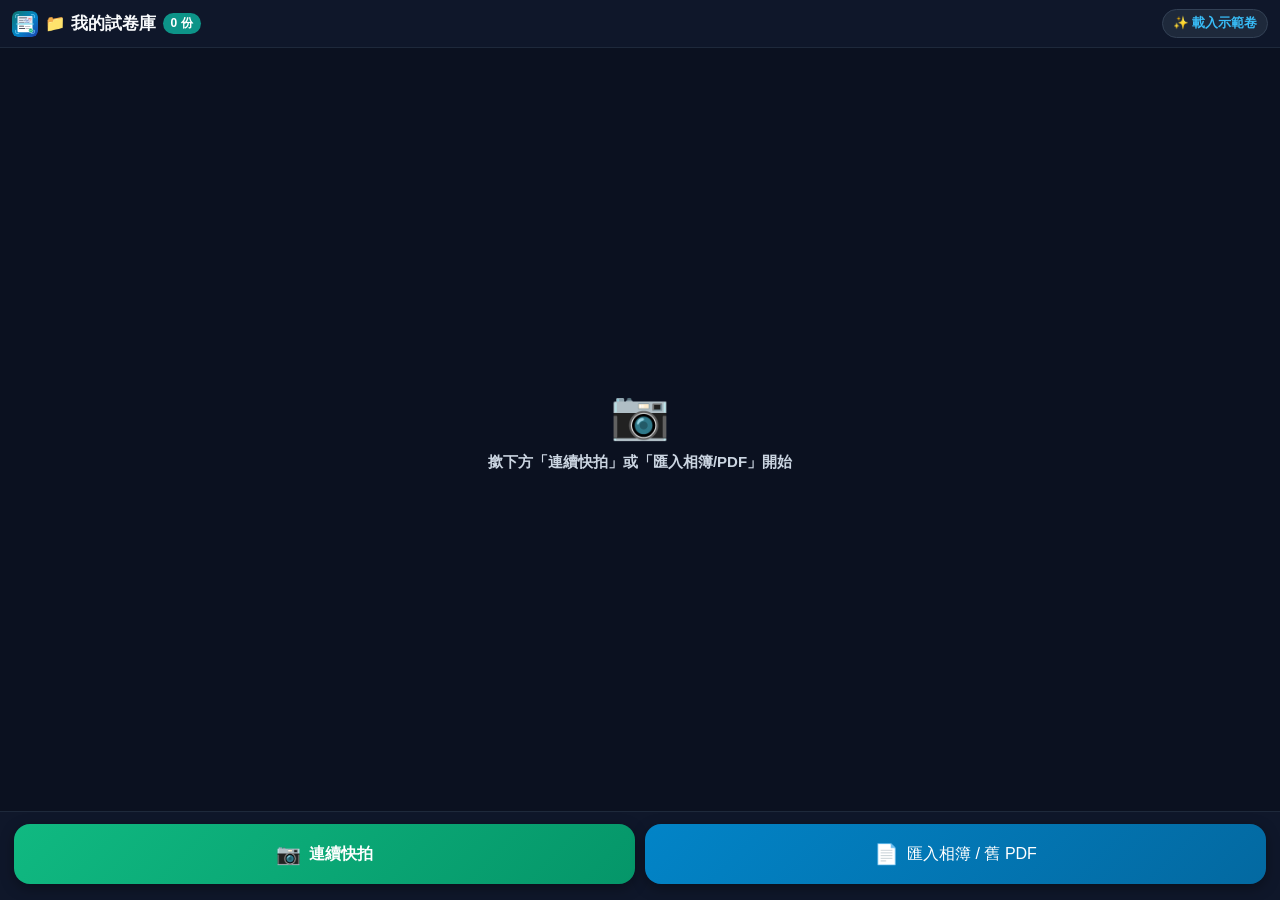
==== commit bada6e0d: "fix(scanner): SCAN-DEV-03 iOS Safari touch/label triggers, ?v=3.1 cache busting, IDB timeout & strok" ====
--- a/projects/07-試卷掃描清答案App/app/index.html
+++ b/projects/07-試卷掃描清答案App/app/index.html
@@ -11,15 +11,15 @@
   <meta name="apple-mobile-web-app-capable" content="yes" />
   <meta name="apple-mobile-web-app-status-bar-style" content="black-translucent" />
   <meta name="apple-mobile-web-app-title" content="掃描清答案" />
-  <link rel="manifest" href="./manifest.json" />
-  <link rel="icon" type="image/svg+xml" href="./icon.svg" />
-  <link rel="apple-touch-icon" href="./apple-touch-icon.png" />
-  <link rel="stylesheet" href="./style.css" />
+  <link rel="manifest" href="./manifest.json?v=3.1" />
+  <link rel="icon" type="image/svg+xml" href="./icon.svg?v=3.1" />
+  <link rel="apple-touch-icon" href="./apple-touch-icon.png?v=3.1" />
+  <link rel="stylesheet" href="./style.css?v=3.1" />
 </head>
 <body>
-  <!-- Hidden Native Inputs -->
-  <input type="file" id="cameraFallbackInput" accept="image/*" capture="environment" multiple hidden />
-  <input type="file" id="importFilesInput" accept="image/*,.pdf,application/pdf" multiple hidden />
+  <!-- Off-screen Native File Inputs (NO hidden attribute so iOS Safari <label for="..."> always works) -->
+  <input type="file" id="cameraFallbackInput" class="sr-file-input" accept="image/*" capture="environment" multiple />
+  <input type="file" id="importFilesInput" class="sr-file-input" accept="image/*,.pdf,application/pdf" multiple />
 
   <!-- Toast Notification -->
   <div id="statusToast" class="status-toast" role="status" aria-live="polite"></div>
@@ -30,7 +30,7 @@
   <section id="screenHome" class="app-screen active">
     <header class="top-bar">
       <div class="top-brand">
-        <img src="./icon.svg" alt="" class="top-logo" />
+        <img src="./icon.svg?v=3.1" alt="" class="top-logo" />
         <span class="top-title">📁 我的試卷庫</span>
         <span id="docCountBadge" class="top-badge">0 份</span>
       </div>
@@ -52,10 +52,10 @@
         <span class="cta-ico">📷</span>
         <span>連續快拍</span>
       </button>
-      <button type="button" id="btnImportFiles" class="cta-giant cta-import">
+      <label for="importFilesInput" id="btnImportFiles" class="cta-giant cta-import" role="button" tabindex="0">
         <span class="cta-ico">📄</span>
         <span>匯入相簿 / 舊 PDF</span>
-      </button>
+      </label>
     </footer>
   </section>
 
@@ -66,21 +66,24 @@
     <header class="cam-top-bar">
       <button type="button" id="btnCloseCamera" class="cam-nav-btn">✕ 返回</button>
       <span class="cam-title">📷 連續快拍</span>
-      <button type="button" id="btnNativeCamFallback" class="cam-nav-btn">系統相機</button>
+      <label for="cameraFallbackInput" id="btnNativeCamFallback" class="cam-nav-btn" role="button" tabindex="0">系統相機</label>
     </header>
 
     <div id="camViewfinder" class="cam-viewfinder">
       <video id="camVideo" autoplay playsinline muted></video>
       <canvas id="camSimCanvas" class="cam-sim-canvas"></canvas>
       <div class="cam-a4-guide"></div>
+      <label for="cameraFallbackInput" id="btnCamFallbackBig" class="cam-fallback-cta" role="button" tabindex="0">
+        📷 直接開啟手機相機拍照
+      </label>
       <div id="camFlash" class="cam-flash"></div>
     </div>
 
     <footer class="cam-bottom-bar">
-      <button type="button" id="btnCamImport" class="cam-side-btn">
+      <label for="importFilesInput" id="btnCamImport" class="cam-side-btn" role="button" tabindex="0">
         <span class="cam-side-ico">🖼️</span>
         <span>相簿/PDF</span>
-      </button>
+      </label>
 
       <button type="button" id="btnShutter" class="shutter-btn" aria-label="快門拍照">
         <span class="shutter-inner"></span>
@@ -125,7 +128,7 @@
         🛡️ 遮頂部名: 開
       </button>
 
-      <!-- Top-right floating mini pill: Hold or Click to view Original -->
+      <!-- Top-right floating mini pill: Hold to view Original -->
       <button type="button" id="btnCompareOrig" class="floating-pill right-pill">
         👁️ 按住睇原圖
       </button>
@@ -265,11 +268,11 @@
   <!-- Print Container -->
   <div id="printContainer"></div>
 
-  <!-- Local Scripts -->
-  <script src="./vendor/pdf.min.js"></script>
-  <script src="./pdf-lib.js"></script>
-  <script src="./demo-sheet.js"></script>
-  <script src="./processor.js"></script>
-  <script src="./app.js"></script>
+  <!-- Local Scripts (with ?v=3.1 cache-busting) -->
+  <script src="./vendor/pdf.min.js?v=3.1"></script>
+  <script src="./pdf-lib.js?v=3.1"></script>
+  <script src="./demo-sheet.js?v=3.1"></script>
+  <script src="./processor.js?v=3.1"></script>
+  <script src="./app.js?v=3.1"></script>
 </body>
 </html>
--- a/projects/07-試卷掃描清答案App/app/style.css
+++ b/projects/07-試卷掃描清答案App/app/style.css
@@ -17,10 +17,27 @@
   touch-action: manipulation;
 }
 
-button, input {
+button, input, label[role="button"] {
   font: inherit;
   border: none;
   outline: none;
+  touch-action: manipulation;
+  -webkit-tap-highlight-color: transparent;
+}
+
+button, label[role="button"] {
+  cursor: pointer;
+}
+
+.sr-file-input {
+  position: fixed;
+  top: -9999px;
+  left: -9999px;
+  width: 1px;
+  height: 1px;
+  opacity: 0.01;
+  pointer-events: none;
+  z-index: -1;
 }
 
 [hidden] {
@@ -75,30 +92,34 @@
 .top-bar {
   height: 48px;
   min-height: 48px;
-  padding: 0 14px;
+  padding: 0 12px;
   background: #0f172a;
   border-bottom: 1px solid #1e293b;
   display: flex;
   align-items: center;
   justify-content: space-between;
+  gap: 6px;
 }
 
 .top-brand {
   display: flex;
   align-items: center;
-  gap: 8px;
+  gap: 7px;
+  min-width: 0;
 }
 
 .top-logo {
   width: 26px;
   height: 26px;
   border-radius: 6px;
+  flex-shrink: 0;
 }
 
 .top-title {
-  font-size: 17px;
+  font-size: 16.5px;
   font-weight: 800;
   color: #f8fafc;
+  white-space: nowrap;
 }
 
 .top-badge {
@@ -108,6 +129,8 @@
   font-weight: 700;
   padding: 2px 8px;
   border-radius: 99px;
+  white-space: nowrap;
+  flex-shrink: 0;
 }
 
 .top-mini-btn {
@@ -118,7 +141,8 @@
   border-radius: 99px;
   font-size: 12.5px;
   font-weight: 700;
-  cursor: pointer;
+  white-space: nowrap;
+  flex-shrink: 0;
 }
 
 .doc-list-area {
@@ -235,7 +259,6 @@
   border-radius: 10px;
   font-size: 13px;
   font-weight: 700;
-  cursor: pointer;
 }
 
 .doc-act-btn.share {
@@ -264,11 +287,11 @@
   align-items: center;
   justify-content: center;
   gap: 8px;
-  font-size: 16px;
-  font-weight: 800;
-  color: #fff;
-  cursor: pointer;
+  font-size: 15.5px;
+  font-weight: 800;
+  color: #fff;
   box-shadow: 0 4px 14px rgba(0, 0, 0, 0.35);
+  text-decoration: none;
 }
 
 .cta-camera {
@@ -280,7 +303,7 @@
 }
 
 .cta-ico {
-  font-size: 21px;
+  font-size: 20px;
 }
 
 /* ========================================================================= */
@@ -304,7 +327,9 @@
   border-radius: 99px;
   font-size: 13px;
   font-weight: 700;
-  cursor: pointer;
+  display: inline-flex;
+  align-items: center;
+  justify-content: center;
 }
 
 .cam-title {
@@ -342,6 +367,23 @@
   border: 2px dashed rgba(16, 185, 129, 0.75);
   border-radius: 12px;
   pointer-events: none;
+}
+
+.cam-fallback-cta {
+  position: absolute;
+  bottom: 14px;
+  left: 50%;
+  transform: translateX(-50%);
+  z-index: 12;
+  background: rgba(16, 185, 129, 0.94);
+  color: #fff;
+  border: 1.5px solid #a7f3d0;
+  padding: 8px 16px;
+  border-radius: 999px;
+  font-size: 13.5px;
+  font-weight: 800;
+  white-space: nowrap;
+  box-shadow: 0 4px 16px rgba(0, 0, 0, 0.55);
 }
 
 .cam-flash {
@@ -361,7 +403,7 @@
   height: 9%;
   min-height: 64px;
   max-height: 76px;
-  padding: 0 14px;
+  padding: 0 12px;
   background: #000;
   display: flex;
   align-items: center;
@@ -371,14 +413,13 @@
 .cam-side-btn {
   background: rgba(255, 255, 255, 0.12);
   color: #fff;
-  padding: 8px 12px;
+  padding: 8px 11px;
   border-radius: 12px;
   font-size: 13px;
   font-weight: 700;
   display: flex;
   align-items: center;
   gap: 5px;
-  cursor: pointer;
 }
 
 .shutter-btn {
@@ -390,7 +431,6 @@
   display: flex;
   align-items: center;
   justify-content: center;
-  cursor: pointer;
 }
 
 .shutter-btn:active .shutter-inner {
@@ -409,14 +449,13 @@
   position: relative;
   background: #10b981;
   color: #fff;
-  padding: 9px 12px;
+  padding: 9px 11px;
   border-radius: 12px;
-  font-size: 13.5px;
-  font-weight: 800;
-  display: flex;
-  align-items: center;
-  gap: 6px;
-  cursor: pointer;
+  font-size: 13px;
+  font-weight: 800;
+  display: flex;
+  align-items: center;
+  gap: 5px;
 }
 
 .cam-thumb-img {
@@ -464,7 +503,6 @@
   border-radius: 8px;
   font-size: 12.5px;
   font-weight: 700;
-  cursor: pointer;
   white-space: nowrap;
 }
 
@@ -487,7 +525,6 @@
   border-radius: 6px;
   font-size: 12px;
   font-weight: 800;
-  cursor: pointer;
 }
 
 .page-counter {
@@ -533,7 +570,6 @@
   border-radius: 99px;
   font-size: 12px;
   font-weight: 700;
-  cursor: pointer;
   backdrop-filter: blur(4px);
 }
 
@@ -583,7 +619,6 @@
   font-size: 12px;
   font-weight: 700;
   white-space: nowrap;
-  cursor: pointer;
 }
 
 .draw-sub-btn.active {
@@ -649,7 +684,6 @@
   border-radius: 8px;
   font-size: 12px;
   font-weight: 700;
-  cursor: pointer;
 }
 
 .crop-act-btn.confirm {
@@ -694,7 +728,6 @@
   justify-content: center;
   gap: 2px;
   padding: 2px 1px;
-  cursor: pointer;
 }
 
 .strip-btn.active {
@@ -727,7 +760,6 @@
   align-items: center;
   justify-content: center;
   gap: 6px;
-  cursor: pointer;
   box-shadow: 0 3px 10px rgba(16, 185, 129, 0.35);
 }
 
@@ -784,7 +816,7 @@
   color: #f8fafc;
   font-size: 15px;
   font-weight: 800;
-  cursor: pointer;
+  flex-shrink: 0;
 }
 
 .version-tabs {
@@ -802,7 +834,6 @@
   font-size: 12px;
   font-weight: 800;
   text-align: center;
-  cursor: pointer;
 }
 
 .ver-tab.active {
@@ -824,7 +855,6 @@
   font-size: 14.5px;
   font-weight: 800;
   text-align: center;
-  cursor: pointer;
 }
 
 .share-primary {
@@ -905,6 +935,78 @@
   gap: 8px;
 }
 
+/* Ultra-Small Screens (320x568 iPhone SE 1st Gen) Zero-Overflow Adaptation */
+@media (max-width: 359px) {
+  .top-bar {
+    padding: 0 8px;
+  }
+  .top-title {
+    font-size: 14.5px;
+  }
+  .top-mini-btn {
+    padding: 4px 8px;
+    font-size: 11.5px;
+  }
+  .cta-giant {
+    font-size: 13.5px;
+    gap: 5px;
+  }
+  .editor-top-bar {
+    height: 36px;
+    min-height: 36px;
+    max-height: 36px;
+    padding: 0 4px;
+    gap: 2px;
+  }
+  .nav-left, .nav-right, .nav-center {
+    gap: 2px;
+  }
+  .nav-pill {
+    padding: 4px 5px;
+    font-size: 11px;
+  }
+  .page-arrow {
+    width: 22px;
+    height: 22px;
+    font-size: 11px;
+  }
+  .page-counter {
+    font-size: 11.5px;
+  }
+  .editor-bottom-dock {
+    height: 102px;
+    min-height: 102px;
+    max-height: 102px;
+    padding: 3px 4px 5px;
+  }
+  .filter-tool-strip {
+    height: 48px;
+    gap: 2px;
+  }
+  .strip-btn {
+    height: 44px;
+  }
+  .export-main-btn {
+    height: 40px;
+    font-size: 14.5px;
+  }
+  .filter-tool-strip {
+    gap: 2px;
+  }
+  .s-txt {
+    font-size: 9px;
+    letter-spacing: -0.4px;
+  }
+  .crop-act-btn {
+    padding: 5px 6px;
+    font-size: 11px;
+  }
+  .draw-sub-btn {
+    padding: 5px 6px;
+    font-size: 11px;
+  }
+}
+
 /* Print Only */
 #printContainer {
   display: none;
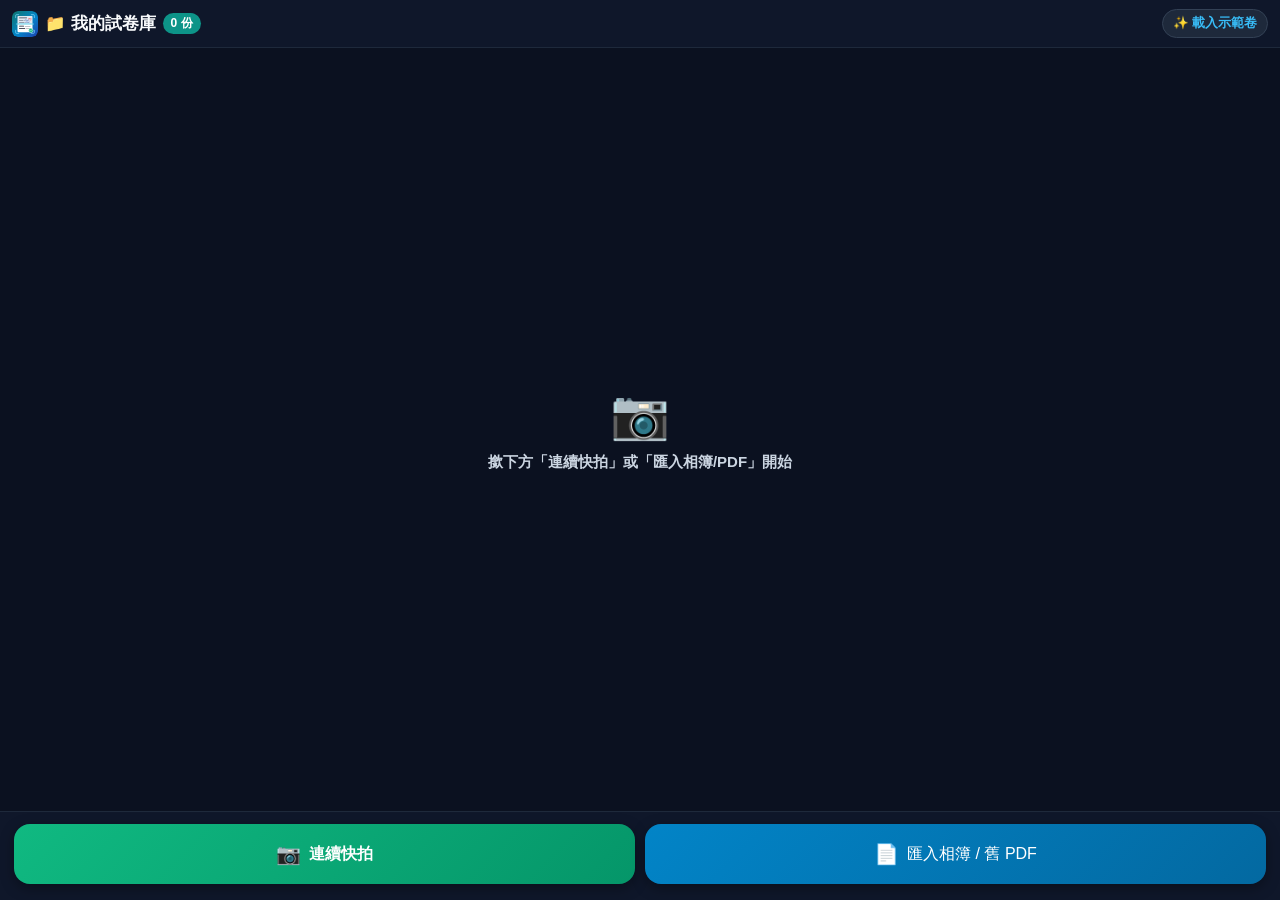
==== commit a0fe3ebc: "fix(scanner): SCAN-DEV-04 v3.4 fix single-spaced checkbox row protection, wide table subrect bridgin" ====
--- a/projects/07-試卷掃描清答案App/app/index.html
+++ b/projects/07-試卷掃描清答案App/app/index.html
@@ -11,10 +11,10 @@
   <meta name="apple-mobile-web-app-capable" content="yes" />
   <meta name="apple-mobile-web-app-status-bar-style" content="black-translucent" />
   <meta name="apple-mobile-web-app-title" content="掃描清答案" />
-  <link rel="manifest" href="./manifest.json?v=3.1" />
-  <link rel="icon" type="image/svg+xml" href="./icon.svg?v=3.1" />
-  <link rel="apple-touch-icon" href="./apple-touch-icon.png?v=3.1" />
-  <link rel="stylesheet" href="./style.css?v=3.1" />
+  <link rel="manifest" href="./manifest.json?v=3.4" />
+  <link rel="icon" type="image/svg+xml" href="./icon.svg?v=3.4" />
+  <link rel="apple-touch-icon" href="./apple-touch-icon.png?v=3.4" />
+  <link rel="stylesheet" href="./style.css?v=3.4" />
 </head>
 <body>
   <!-- Off-screen Native File Inputs (NO hidden attribute so iOS Safari <label for="..."> always works) -->
@@ -30,7 +30,7 @@
   <section id="screenHome" class="app-screen active">
     <header class="top-bar">
       <div class="top-brand">
-        <img src="./icon.svg?v=3.1" alt="" class="top-logo" />
+        <img src="./icon.svg?v=3.4" alt="" class="top-logo" />
         <span class="top-title">📁 我的試卷庫</span>
         <span id="docCountBadge" class="top-badge">0 份</span>
       </div>
@@ -124,14 +124,22 @@
       <canvas id="editorCanvas"></canvas>
 
       <!-- Top-left floating mini pill: Header Name Privacy Mask toggle -->
-      <button type="button" id="btnToggleHeaderMask" class="floating-pill left-pill active">
-        🛡️ 遮頂部名: 開
+      <button type="button" id="btnToggleHeaderMask" class="floating-pill left-pill">
+        🛡️ 遮頂部名: 關
       </button>
 
       <!-- Top-right floating mini pill: Hold to view Original -->
       <button type="button" id="btnCompareOrig" class="floating-pill right-pill">
         👁️ 按住睇原圖
       </button>
+
+      <!-- Bottom-center floating pill: 3-level Smart Erase Strength (Visible when 🧹 自動清答案 is active) -->
+      <div id="eraseStrengthBar" class="erase-strength-bar" role="group" aria-label="清答案力度">
+        <span class="str-label">🧹 力度</span>
+        <button type="button" id="strGentle" class="strength-btn" data-strength="gentle">輕柔</button>
+        <button type="button" id="strStandard" class="strength-btn active" data-strength="standard">標準</button>
+        <button type="button" id="strStrong" class="strength-btn" data-strength="strong">強力</button>
+      </div>
 
       <!-- Floating Manual Touch Draw Sub-Toolbar (Hidden unless 🖌️ 手動塗改 is active) -->
       <div id="drawFloatingBar" class="draw-floating-bar" hidden>
@@ -268,11 +276,11 @@
   <!-- Print Container -->
   <div id="printContainer"></div>
 
-  <!-- Local Scripts (with ?v=3.1 cache-busting) -->
-  <script src="./vendor/pdf.min.js?v=3.1"></script>
-  <script src="./pdf-lib.js?v=3.1"></script>
-  <script src="./demo-sheet.js?v=3.1"></script>
-  <script src="./processor.js?v=3.1"></script>
-  <script src="./app.js?v=3.1"></script>
+  <!-- Local Scripts (with ?v=3.4 cache-busting) -->
+  <script src="./vendor/pdf.min.js?v=3.4"></script>
+  <script src="./pdf-lib.js?v=3.4"></script>
+  <script src="./demo-sheet.js?v=3.4"></script>
+  <script src="./processor.js?v=3.4"></script>
+  <script src="./app.js?v=3.4"></script>
 </body>
 </html>
--- a/projects/07-試卷掃描清答案App/app/style.css
+++ b/projects/07-試卷掃描清答案App/app/style.css
@@ -590,6 +590,48 @@
   background: #f59e0b;
   color: #000;
   border-color: #fde68a;
+}
+
+/* Floating Smart Erase 3-Level Strength Bar */
+.erase-strength-bar {
+  position: absolute;
+  bottom: 8px;
+  left: 50%;
+  transform: translateX(-50%);
+  z-index: 16;
+  background: rgba(15, 23, 42, 0.88);
+  border: 1px solid rgba(45, 212, 191, 0.45);
+  border-radius: 999px;
+  padding: 3px 6px;
+  display: flex;
+  align-items: center;
+  gap: 4px;
+  backdrop-filter: blur(6px);
+  box-shadow: 0 4px 14px rgba(0, 0, 0, 0.45);
+}
+
+.str-label {
+  font-size: 11.5px;
+  font-weight: 800;
+  color: #94a3b8;
+  padding: 0 4px;
+  white-space: nowrap;
+}
+
+.strength-btn {
+  background: transparent;
+  color: #cbd5e1;
+  padding: 3px 9px;
+  border-radius: 999px;
+  font-size: 11.5px;
+  font-weight: 800;
+  white-space: nowrap;
+  transition: background 0.15s ease, color 0.15s ease;
+}
+
+.strength-btn.active {
+  background: #0d9488;
+  color: #ffffff;
 }
 
 /* Floating Manual Touch Sub-Toolbar */
